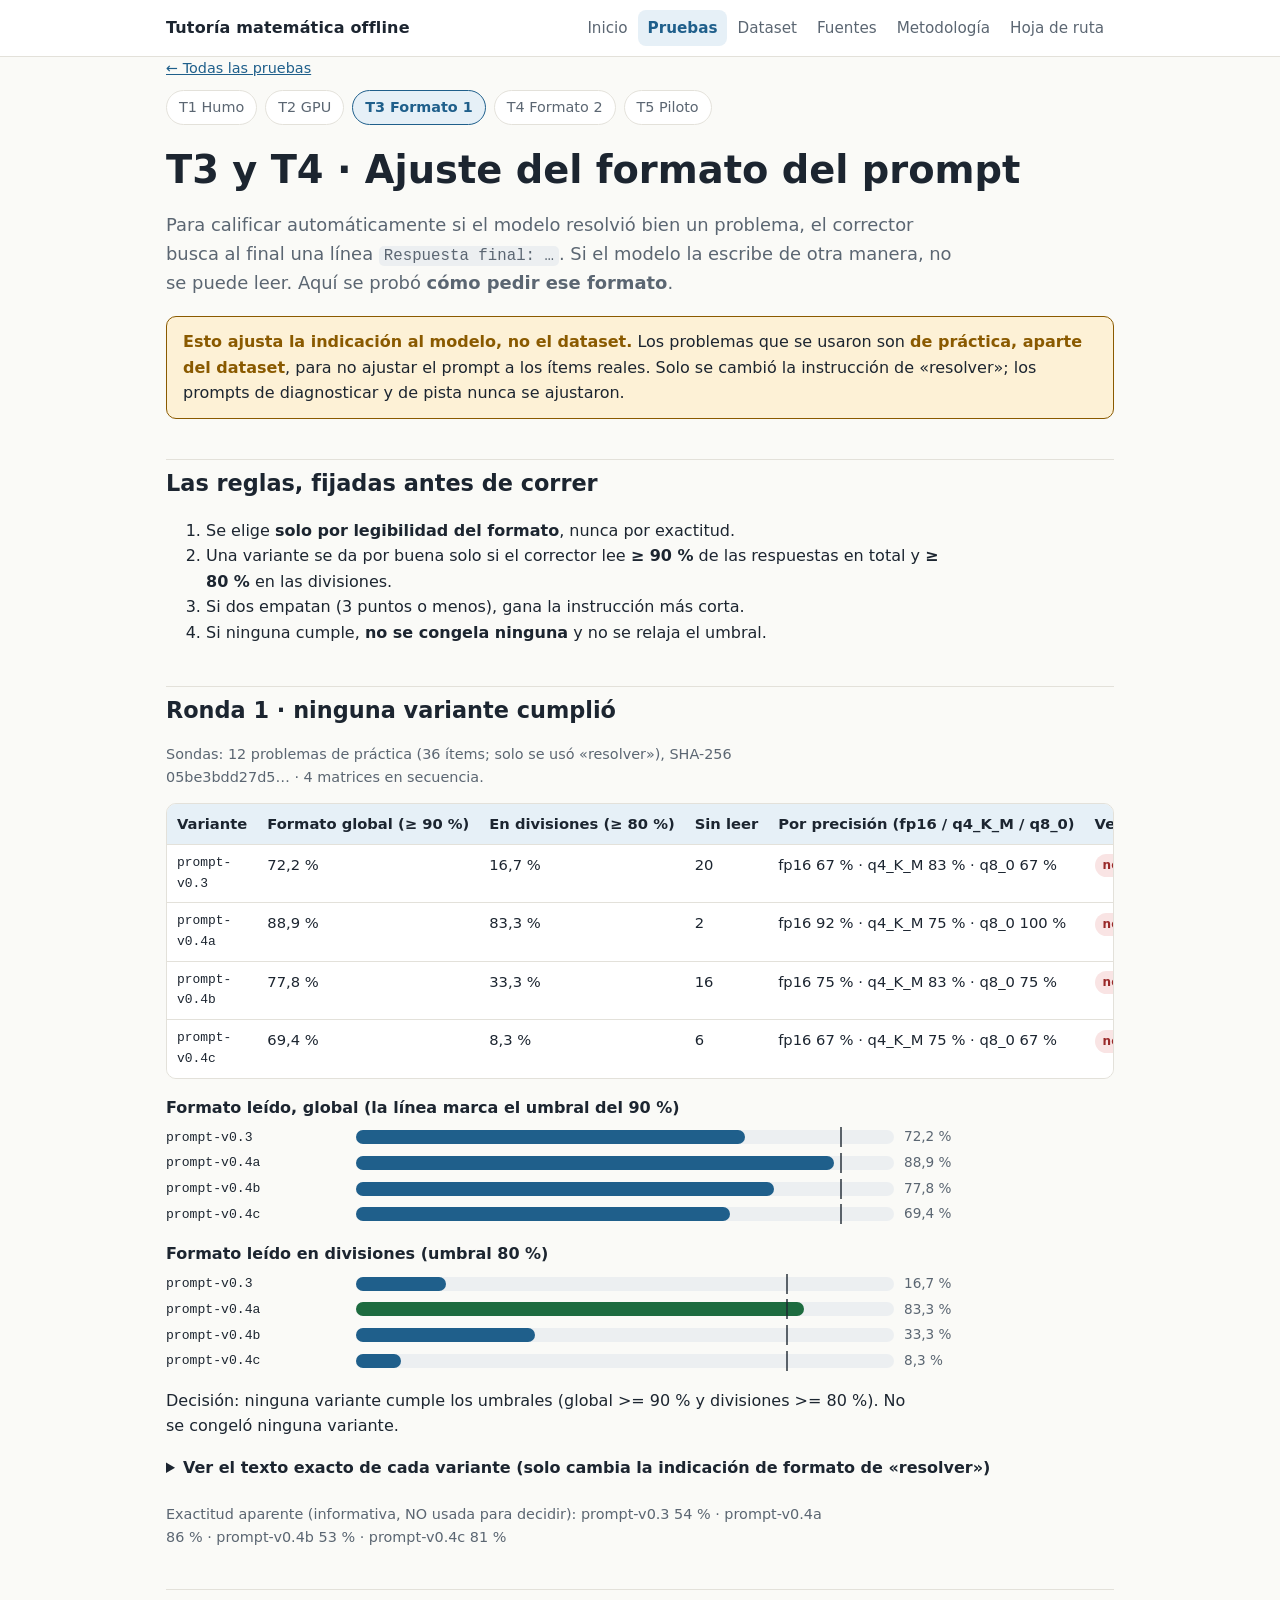
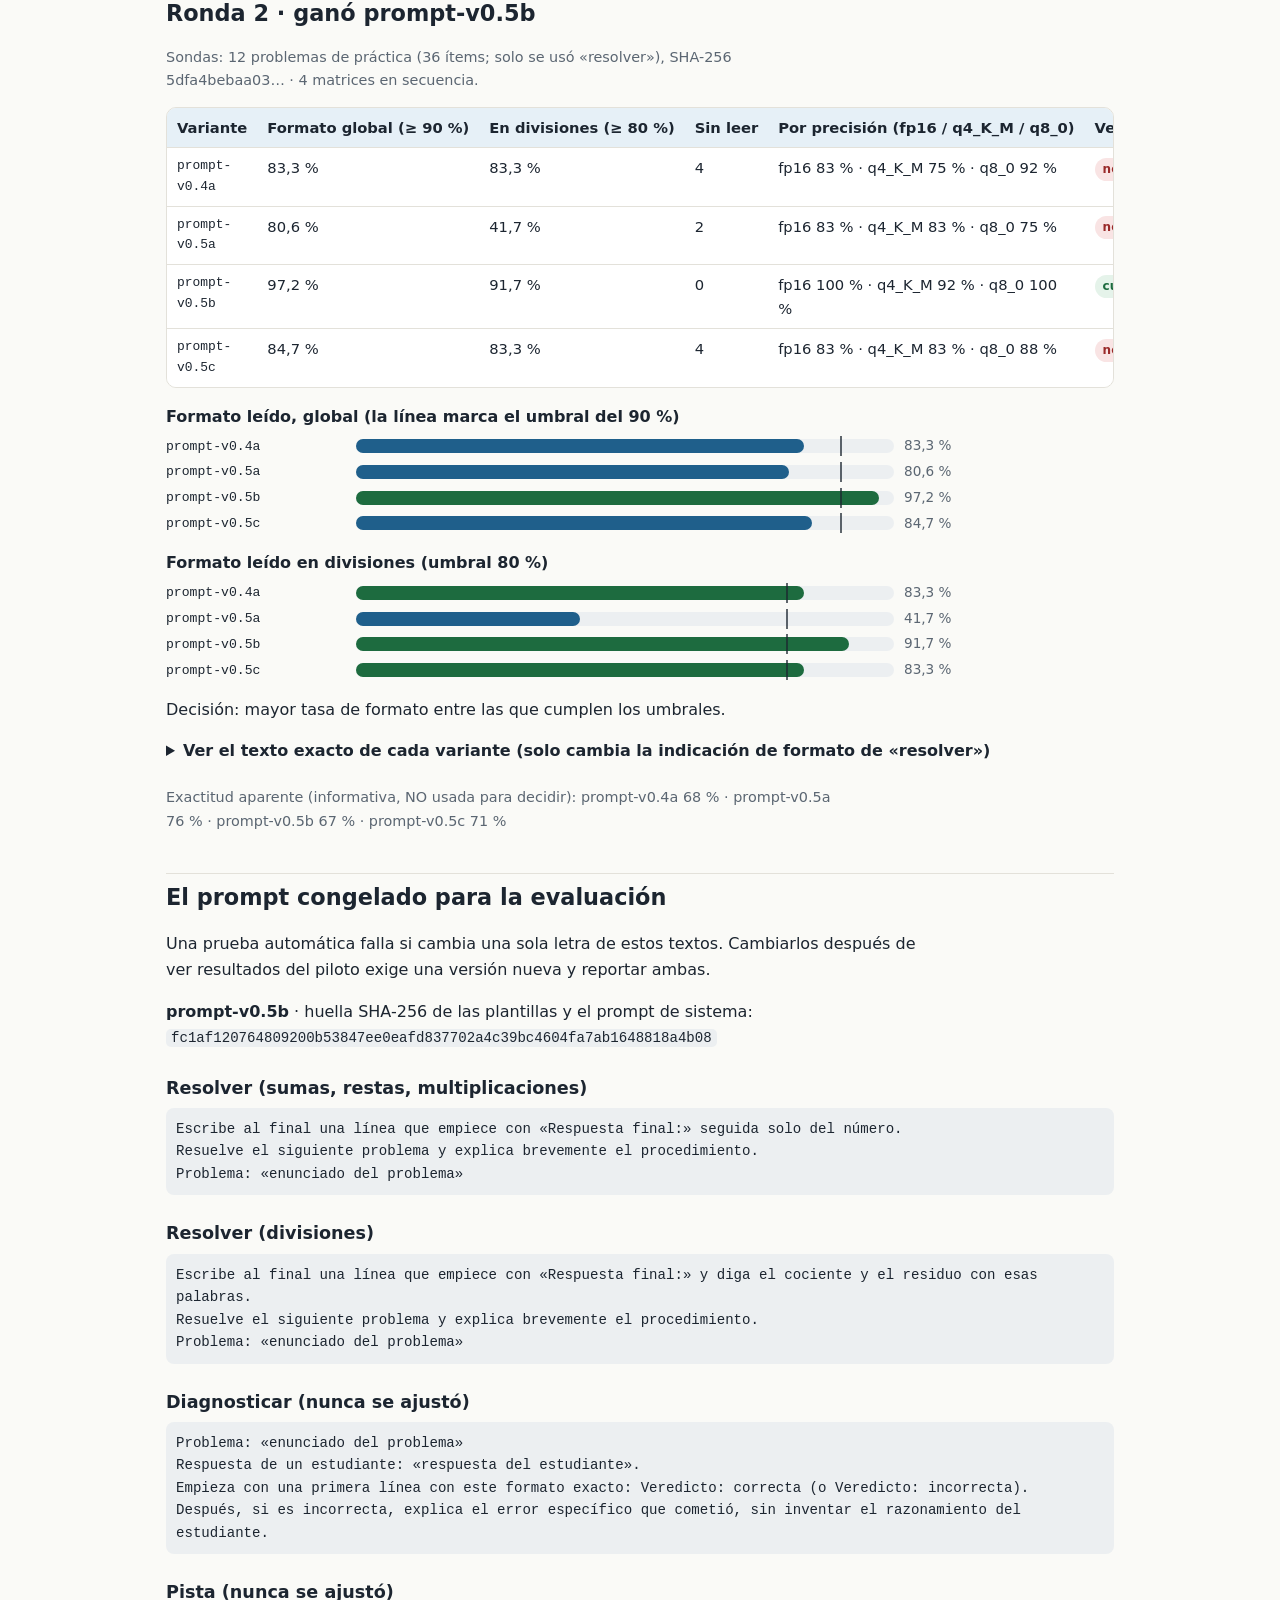
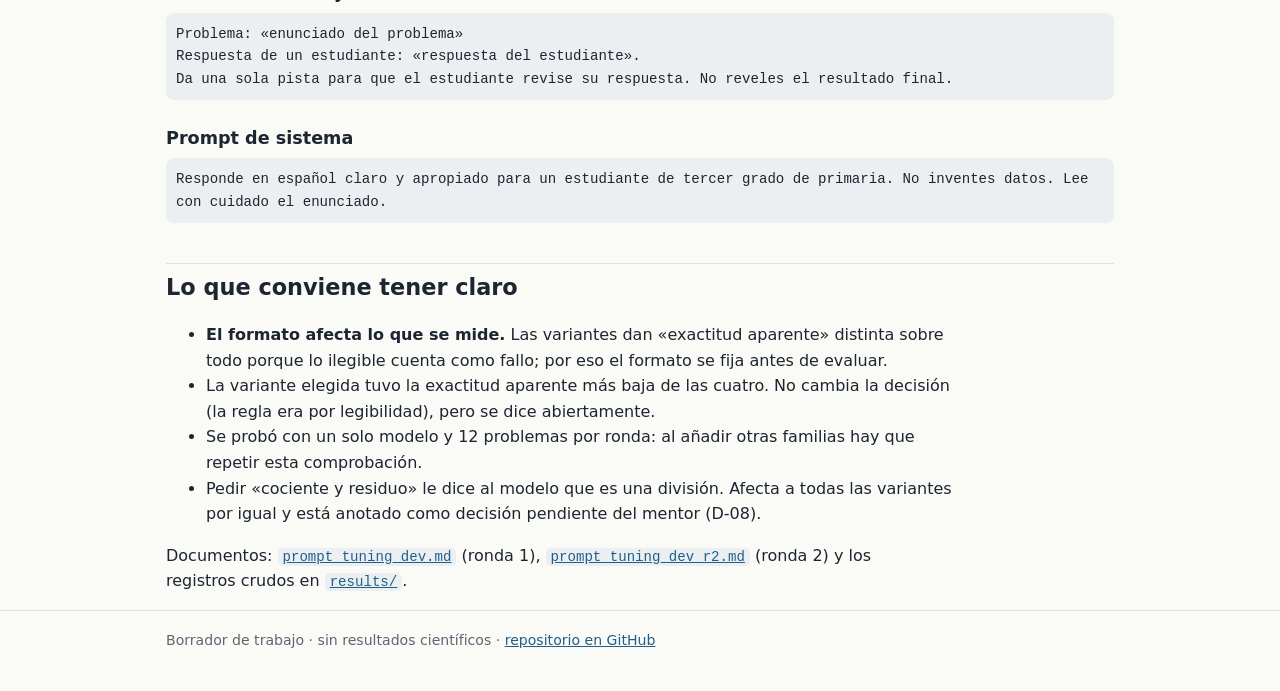
==== ajuste-formato.html @ 23f2fdc3 "Sitio web: catalogo de pruebas, piloto con revision humana, ajuste de formato y GPU - pruebas.html: " ====
<!doctype html>
<html lang="es">
<head>
<meta charset="utf-8">
<meta name="viewport" content="width=device-width, initial-scale=1">
<meta name="color-scheme" content="light dark">
<title>Ajuste del formato · Tutoría matemática offline</title>
<meta name="description" content="Dos rondas de ajuste de la indicación de formato del prompt, con criterios fijados antes de correr, y el prompt final congelado.">
<link rel="stylesheet" href="assets/style.css">
<link rel="stylesheet" href="assets/tests.css">
</head>
<body>
<header class="site"><div class="wrap">
  <a class="brand" href="index.html">Tutoría matemática offline</a>
  <nav aria-label="Principal"><a href="index.html">Inicio</a><a href="pruebas.html">Pruebas</a><a href="dataset.html">Dataset</a><a href="fuentes.html">Fuentes</a><a href="metodologia.html">Metodología</a><a href="hoja-de-ruta.html">Hoja de ruta</a></nav>
</div></header>

<main class="wrap">
  <p class="crumb"><a href="pruebas.html">← Todas las pruebas</a></p>
  <div class="subnav" aria-label="Pruebas">
    <a href="resultados.html">T1 Humo</a><a href="capacidad-gpu.html">T2 GPU</a><a href="#ronda-1" aria-current="page">T3 Formato 1</a><a href="#ronda-2">T4 Formato 2</a><a href="piloto.html">T5 Piloto</a>
  </div>
  <h1>T3 y T4 · Ajuste del formato del prompt</h1>
  <p class="lead">Para calificar automáticamente si el modelo resolvió bien un problema, el corrector busca al final una línea <code>Respuesta final: …</code>. Si el modelo la escribe de otra manera, no se puede leer. Aquí se probó <strong>cómo pedir ese formato</strong>.</p>

  <div class="banner"><strong>Esto ajusta la indicación al modelo, no el dataset.</strong> Los problemas que se usaron son <strong>de práctica, aparte del dataset</strong>, para no ajustar el prompt a los ítems reales. Solo se cambió la instrucción de «resolver»; los prompts de diagnosticar y de pista nunca se ajustaron.</div>

  <h2>Las reglas, fijadas antes de correr</h2>
  <ol>
    <li>Se elige <strong>solo por legibilidad del formato</strong>, nunca por exactitud.</li>
    <li>Una variante se da por buena solo si el corrector lee <strong>≥ 90 %</strong> de las respuestas en total y <strong>≥ 80 %</strong> en las divisiones.</li>
    <li>Si dos empatan (3 puntos o menos), gana la instrucción más corta.</li>
    <li>Si ninguna cumple, <strong>no se congela ninguna</strong> y no se relaja el umbral.</li>
  </ol>

  <div id="format-rounds"></div>

  <h2 id="congelado">El prompt congelado para la evaluación</h2>
  <p>Una prueba automática falla si cambia una sola letra de estos textos. Cambiarlos después de ver resultados del piloto exige una versión nueva y reportar ambas.</p>
  <div id="frozen-box"></div>

  <h2>Lo que conviene tener claro</h2>
  <ul>
    <li><strong>El formato afecta lo que se mide.</strong> Las variantes dan «exactitud aparente» distinta sobre todo porque lo ilegible cuenta como fallo; por eso el formato se fija antes de evaluar.</li>
    <li>La variante elegida tuvo la exactitud aparente más baja de las cuatro. No cambia la decisión (la regla era por legibilidad), pero se dice abiertamente.</li>
    <li>Se probó con un solo modelo y 12 problemas por ronda: al añadir otras familias hay que repetir esta comprobación.</li>
    <li>Pedir «cociente y residuo» le dice al modelo que es una división. Afecta a todas las variantes por igual y está anotado como decisión pendiente del mentor (D-08).</li>
  </ul>
  <p>Documentos: <a href="https://github.com/Carlos09Or/Math_Project_LLM/blob/main/docs/prompt_tuning_dev.md"><code>prompt_tuning_dev.md</code></a> (ronda 1), <a href="https://github.com/Carlos09Or/Math_Project_LLM/blob/main/docs/prompt_tuning_dev_r2.md"><code>prompt_tuning_dev_r2.md</code></a> (ronda 2) y los registros crudos en <a href="https://github.com/Carlos09Or/Math_Project_LLM/tree/main/results"><code>results/</code></a>.</p>
</main>

<footer class="site"><div class="wrap">Borrador de trabajo · sin resultados científicos · <a href="https://github.com/Carlos09Or/Math_Project_LLM">repositorio en GitHub</a></div></footer>
<script src="assets/data/project_tests.js"></script>
<script src="assets/app.js"></script>
<script src="assets/tests.js"></script>
</body>
</html>
---- assets/style.css ----
:root {
  --bg: #fafaf7; --surface: #ffffff; --ink: #1c2530; --muted: #5b6672; --line: #e3e1da;
  --accent: #1f5f8b; --accent-soft: #e6f0f7;
  --ok: #1d6b3f; --ok-bg: #e5f3ea; --warn: #8a5a00; --warn-bg: #fdf1d6; --bad: #9a2a2a; --bad-bg: #f9e4e4;
  --info: #3a4a8a; --info-bg: #e8ebf8; --pend: #5b6672; --pend-bg: #eceff1;
  --radius: 10px; --max: 980px;
}
@media (prefers-color-scheme: dark) {
  :root:not([data-theme="light"]) {
    --bg: #14181d; --surface: #1b2026; --ink: #e7eaee; --muted: #a2acb7; --line: #2c333b;
    --accent: #7db7e0; --accent-soft: #1d2c38;
    --ok: #7fd0a1; --ok-bg: #1b2e24; --warn: #e8c36a; --warn-bg: #33291a; --bad: #f09a9a; --bad-bg: #351e1e;
    --info: #a5b2f0; --info-bg: #222842; --pend: #a2acb7; --pend-bg: #242a31;
  }
}
* { box-sizing: border-box; }
html { scroll-behavior: smooth; }
body { margin: 0; background: var(--bg); color: var(--ink); line-height: 1.6;
  font-family: system-ui, -apple-system, "Segoe UI", Roboto, "Helvetica Neue", Arial, sans-serif; }
a { color: var(--accent); }
.wrap { max-width: var(--max); margin: 0 auto; padding: 0 16px; }
header.site { border-bottom: 1px solid var(--line); background: var(--surface); position: sticky; top: 0; z-index: 5; }
header.site .wrap { display: flex; align-items: center; justify-content: space-between; gap: 12px; flex-wrap: wrap; padding-top: 10px; padding-bottom: 10px; }
.brand { font-weight: 700; text-decoration: none; color: var(--ink); letter-spacing: .01em; }
nav a { display: inline-block; padding: 6px 10px; border-radius: 8px; text-decoration: none; color: var(--muted); font-size: .95rem; }
nav a:hover { background: var(--accent-soft); color: var(--accent); }
nav a[aria-current="page"] { background: var(--accent-soft); color: var(--accent); font-weight: 600; }
main { padding: 28px 0 56px; }
h1 { font-size: clamp(1.7rem, 4vw, 2.4rem); line-height: 1.2; margin: 0 0 8px; }
h2 { font-size: 1.4rem; margin: 40px 0 10px; padding-top: 6px; border-top: 1px solid var(--line); }
h3 { font-size: 1.1rem; margin: 24px 0 6px; }
p, li { max-width: 74ch; }
.lead { font-size: 1.12rem; color: var(--muted); max-width: 70ch; }
.banner { border: 1px solid var(--warn); background: var(--warn-bg); color: var(--ink); border-radius: var(--radius); padding: 12px 16px; margin: 18px 0; }
.banner strong { color: var(--warn); }
.callout { border-left: 4px solid var(--accent); background: var(--accent-soft); padding: 10px 14px; border-radius: 0 var(--radius) var(--radius) 0; margin: 14px 0; }
.callout.warn { border-color: var(--warn); background: var(--warn-bg); }
.grid { display: grid; gap: 14px; grid-template-columns: repeat(auto-fit, minmax(210px, 1fr)); margin: 16px 0; }
.card { background: var(--surface); border: 1px solid var(--line); border-radius: var(--radius); padding: 14px 16px; }
.card h3 { margin: 0 0 4px; font-size: 1rem; }
.stat { font-size: 2rem; font-weight: 700; line-height: 1.1; color: var(--accent); }
.stat-label { color: var(--muted); font-size: .9rem; }
.badge { display: inline-block; font-size: .75rem; font-weight: 600; padding: 2px 8px; border-radius: 999px; white-space: nowrap; vertical-align: middle; }
.b-ok { color: var(--ok); background: var(--ok-bg); } .b-warn { color: var(--warn); background: var(--warn-bg); }
.b-bad { color: var(--bad); background: var(--bad-bg); } .b-info { color: var(--info); background: var(--info-bg); }
.b-pend { color: var(--pend); background: var(--pend-bg); }
.table-wrap { overflow-x: auto; margin: 12px 0; border: 1px solid var(--line); border-radius: var(--radius); background: var(--surface); }
table { border-collapse: collapse; width: 100%; font-size: .92rem; }
th, td { text-align: left; padding: 8px 10px; border-bottom: 1px solid var(--line); vertical-align: top; }
th { background: var(--accent-soft); font-weight: 600; white-space: nowrap; }
tr:last-child td { border-bottom: 0; }
code, .mono { font-family: ui-monospace, "Cascadia Mono", Consolas, monospace; font-size: .88em; }
code { background: var(--pend-bg); padding: 1px 5px; border-radius: 5px; }
.timeline { list-style: none; padding: 0; margin: 14px 0; border-left: 3px solid var(--line); }
.timeline li { position: relative; padding: 4px 0 14px 18px; max-width: none; }
.timeline li::before { content: ""; position: absolute; left: -9px; top: 9px; width: 15px; height: 15px; border-radius: 50%; background: var(--pend-bg); border: 3px solid var(--line); }
.timeline li.done::before { background: var(--ok); border-color: var(--ok-bg); }
.timeline li.doing::before { background: var(--warn); border-color: var(--warn-bg); }
.timeline strong { margin-right: 6px; }
.filters { display: flex; gap: 10px; flex-wrap: wrap; align-items: end; margin: 12px 0; }
.filters label { display: flex; flex-direction: column; font-size: .82rem; color: var(--muted); gap: 3px; }
select, input[type="search"] { font: inherit; padding: 6px 8px; border: 1px solid var(--line); border-radius: 8px; background: var(--surface); color: var(--ink); }
.item { background: var(--surface); border: 1px solid var(--line); border-radius: var(--radius); padding: 12px 14px; margin: 10px 0; }
.item .meta { display: flex; gap: 6px; flex-wrap: wrap; margin-bottom: 6px; align-items: center; }
.item p { margin: 4px 0; }
.item dl { display: grid; grid-template-columns: max-content 1fr; gap: 2px 12px; margin: 8px 0 0; font-size: .92rem; }
.item dt { color: var(--muted); } .item dd { margin: 0; }
pre.resp { white-space: pre-wrap; word-break: break-word; background: var(--pend-bg); border-radius: 8px; padding: 10px; margin: 6px 0; font-size: .88rem; max-width: 100%; }
details { margin: 6px 0; } summary { cursor: pointer; }
.heat { display: grid; gap: 3px; margin: 10px 0; font-size: .8rem; }
.heat .cell { padding: 4px 6px; border-radius: 5px; text-align: center; }
.heat .same { background: var(--ok-bg); color: var(--ok); } .heat .diff { background: var(--bad-bg); color: var(--bad); }
.heat .head { color: var(--muted); font-weight: 600; text-align: center; }
.count { color: var(--muted); font-size: .9rem; }
footer.site { border-top: 1px solid var(--line); padding: 18px 0 40px; color: var(--muted); font-size: .88rem; }
@media (max-width: 560px) { .item dl { grid-template-columns: 1fr; } th { white-space: normal; } }
---- assets/tests.css ----
/* Estilos de las páginas de pruebas (se añaden a style.css) */
:root {
  --m-q4: #c2540a; --m-q8: #1f6fa8; --m-fp16: #2f8f5b;
  --st-done: var(--ok); --st-warn: var(--warn); --st-fail: var(--bad);
}
@media (prefers-color-scheme: dark) {
  :root:not([data-theme="light"]) { --m-q4: #f0954f; --m-q8: #6db3e8; --m-fp16: #6fd09b; }
}
.crumb { font-size: .9rem; margin: 0 0 6px; }
.subnav { display: flex; gap: 8px; flex-wrap: wrap; margin: 10px 0 22px; }
.subnav a { text-decoration: none; padding: 5px 12px; border: 1px solid var(--line); border-radius: 999px; background: var(--surface); color: var(--muted); font-size: .9rem; }
.subnav a:hover { border-color: var(--accent); color: var(--accent); }
.subnav a[aria-current="page"] { background: var(--accent-soft); border-color: var(--accent); color: var(--accent); font-weight: 600; }

/* Tarjetas de pruebas */
.tests { display: grid; gap: 16px; margin: 18px 0; }
.test { background: var(--surface); border: 1px solid var(--line); border-left: 6px solid var(--st-done); border-radius: var(--radius); padding: 16px 18px; }
.test.warn { border-left-color: var(--st-warn); } .test.fail { border-left-color: var(--st-fail); } .test.info { border-left-color: var(--accent); }
.test h3 { margin: 4px 0 2px; font-size: 1.15rem; }
.t-head { display: flex; gap: 8px; align-items: center; flex-wrap: wrap; color: var(--muted); font-size: .85rem; }
.t-id { font-weight: 700; color: var(--accent); letter-spacing: .04em; }
.test dl { display: grid; grid-template-columns: max-content 1fr; gap: 6px 14px; margin: 10px 0; font-size: .95rem; }
.test dt { color: var(--muted); font-weight: 600; } .test dd { margin: 0; max-width: 70ch; }
.test .result { background: var(--accent-soft); border-radius: 8px; padding: 8px 12px; margin: 8px 0; }
.test ul.check { margin: 6px 0 0; padding-left: 20px; } .test ul.check li { margin: 2px 0; }
.test .links { display: flex; gap: 10px; flex-wrap: wrap; margin-top: 10px; }
.btn { display: inline-block; text-decoration: none; padding: 6px 14px; border-radius: 8px; border: 1px solid var(--accent); color: var(--accent); background: var(--surface); font-size: .92rem; }
.btn:hover { background: var(--accent-soft); } .btn.primary { background: var(--accent); color: var(--surface); }
.legend { display: flex; gap: 14px; flex-wrap: wrap; font-size: .88rem; color: var(--muted); margin: 8px 0; }
.legend .sw { display: inline-block; width: 12px; height: 12px; border-radius: 3px; margin-right: 5px; vertical-align: -1px; }

/* Gráfico de intervalos */
.chart { width: 100%; height: auto; background: var(--surface); border: 1px solid var(--line); border-radius: var(--radius); }
.chart text { fill: var(--ink); font-family: inherit; }
.chart .g-title { font-size: 13px; font-weight: 700; } .chart .g-sub { font-size: 11px; fill: var(--muted); }
.chart .row-label { font-size: 12px; } .chart .val { font-size: 11px; fill: var(--muted); } .chart .axis { font-size: 10px; fill: var(--muted); }
.chart .grid { stroke: var(--line); stroke-width: 1; } .chart .ci { stroke-width: 3; stroke-linecap: round; }
.chart .m-q4_K_M { stroke: var(--m-q4); fill: var(--m-q4); } .chart .m-q8_0 { stroke: var(--m-q8); fill: var(--m-q8); } .chart .m-fp16 { stroke: var(--m-fp16); fill: var(--m-fp16); }
.chart .pt { stroke: var(--surface); stroke-width: 1.5; }
.key { display: inline-flex; align-items: center; gap: 6px; margin-right: 14px; font-size: .9rem; }
.key i { display: inline-block; width: 12px; height: 12px; }
.key .q4 { background: var(--m-q4); border-radius: 50%; } .key .q8 { background: var(--m-q8); } .key .fp { background: var(--m-fp16); transform: rotate(45deg) scale(.85); }

/* Barras */
.bars h3 { margin: 16px 0 6px; font-size: 1rem; }
.bar-row { display: grid; grid-template-columns: 180px 1fr 210px; gap: 10px; align-items: center; margin: 4px 0; font-size: .9rem; }
.bar-label { font-family: ui-monospace, Consolas, monospace; font-size: .82rem; overflow-wrap: anywhere; }
.bar-track { position: relative; height: 14px; background: var(--pend-bg); border-radius: 7px; }
.bar-fill { height: 100%; background: var(--accent); border-radius: 7px; min-width: 2px; } .bar-fill.ok { background: var(--ok); } .bar-fill.warn { background: var(--warn); }
.bar-mark { position: absolute; top: -3px; bottom: -3px; width: 2px; background: var(--ink); opacity: .7; }
.bar-val { color: var(--muted); font-size: .85rem; }
@media (max-width: 640px) { .bar-row { grid-template-columns: 1fr; gap: 2px; } .test dl { grid-template-columns: 1fr; } }

/* Revisión humana */
.rv-tools { background: var(--surface); border: 1px solid var(--line); border-radius: var(--radius); padding: 12px 14px; margin: 12px 0; }
.rv-tools .row { display: flex; gap: 10px; flex-wrap: wrap; align-items: center; margin-top: 8px; }
.rv-btns { display: flex; gap: 8px; flex-wrap: wrap; margin: 10px 0 6px; }
.rv-btn, .rv-more, .rv-act { font: inherit; font-size: .88rem; padding: 6px 12px; border: 1px solid var(--line); border-radius: 8px; background: var(--surface); color: var(--ink); cursor: pointer; }
.rv-btn:hover, .rv-more:hover, .rv-act:hover { border-color: var(--accent); }
.rv-btn.on-agree { background: var(--ok-bg); border-color: var(--ok); color: var(--ok); font-weight: 600; }
.rv-btn.on-disagree { background: var(--bad-bg); border-color: var(--bad); color: var(--bad); font-weight: 600; }
.rv-btn.on-doubt { background: var(--warn-bg); border-color: var(--warn); color: var(--warn); font-weight: 600; }
.rv-note { width: 100%; font: inherit; font-size: .9rem; padding: 6px 8px; border: 1px solid var(--line); border-radius: 8px; background: var(--surface); color: var(--ink); }
.rv-more { display: block; margin: 12px auto; }
.item .q { font-weight: 600; }
.round { margin-bottom: 30px; }
details > summary { font-weight: 600; margin: 8px 0; }
:focus-visible { outline: 3px solid var(--accent); outline-offset: 2px; }

/* Las huellas SHA-256 (64 caracteres sin espacios) no deben ensanchar la página en móvil */
code { overflow-wrap: anywhere; word-break: break-word; }
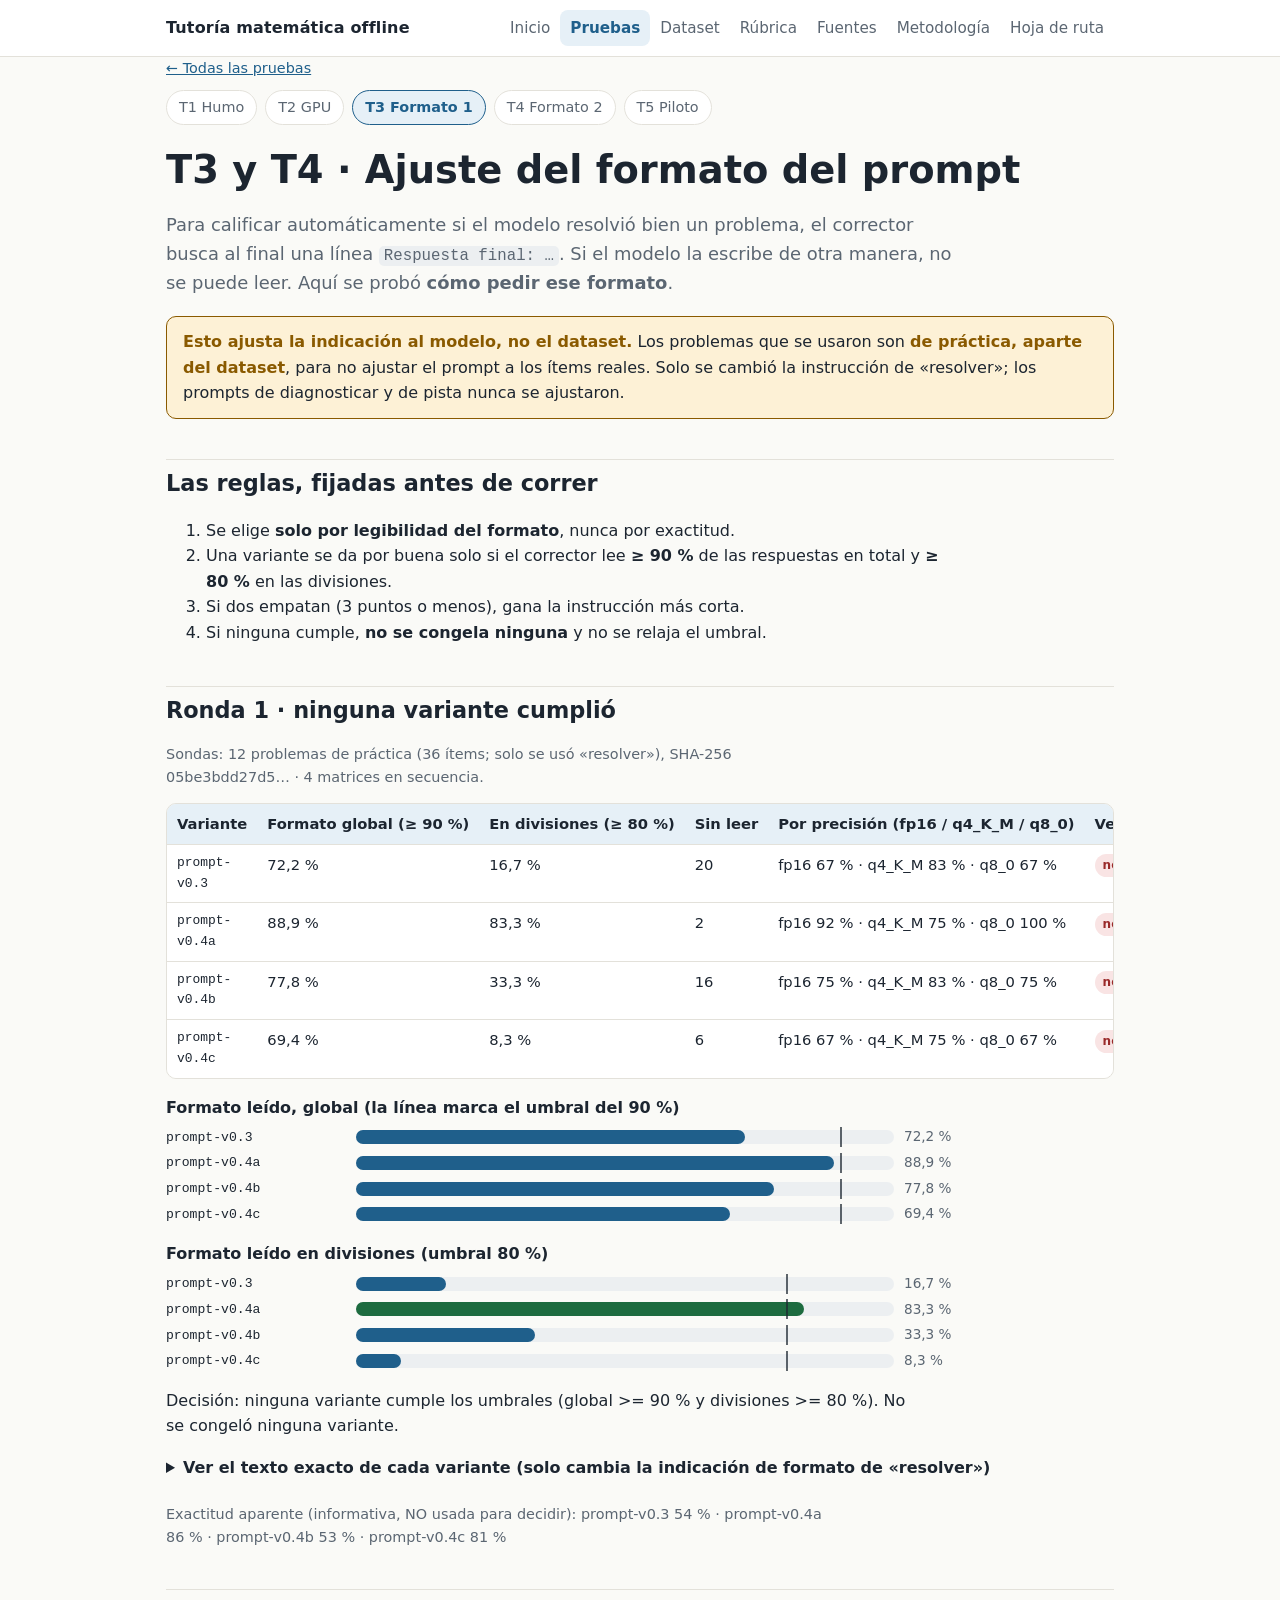
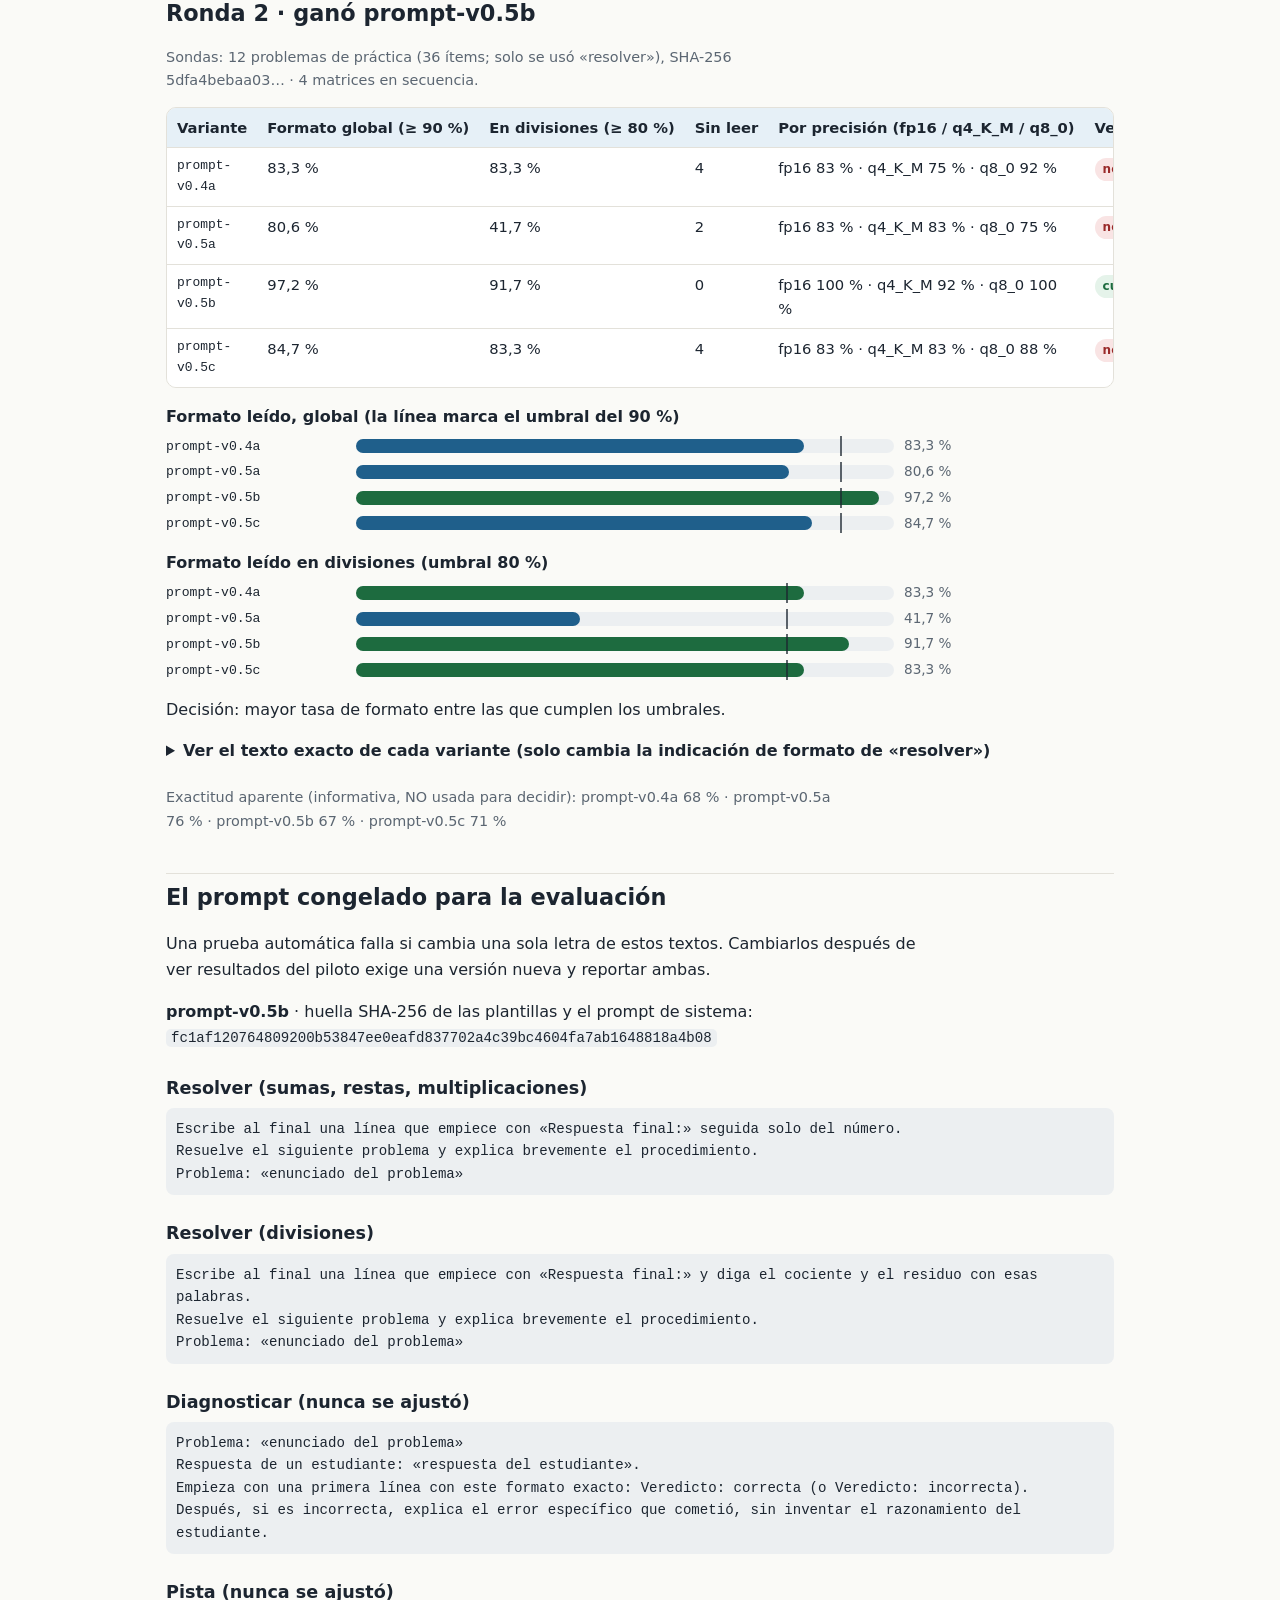
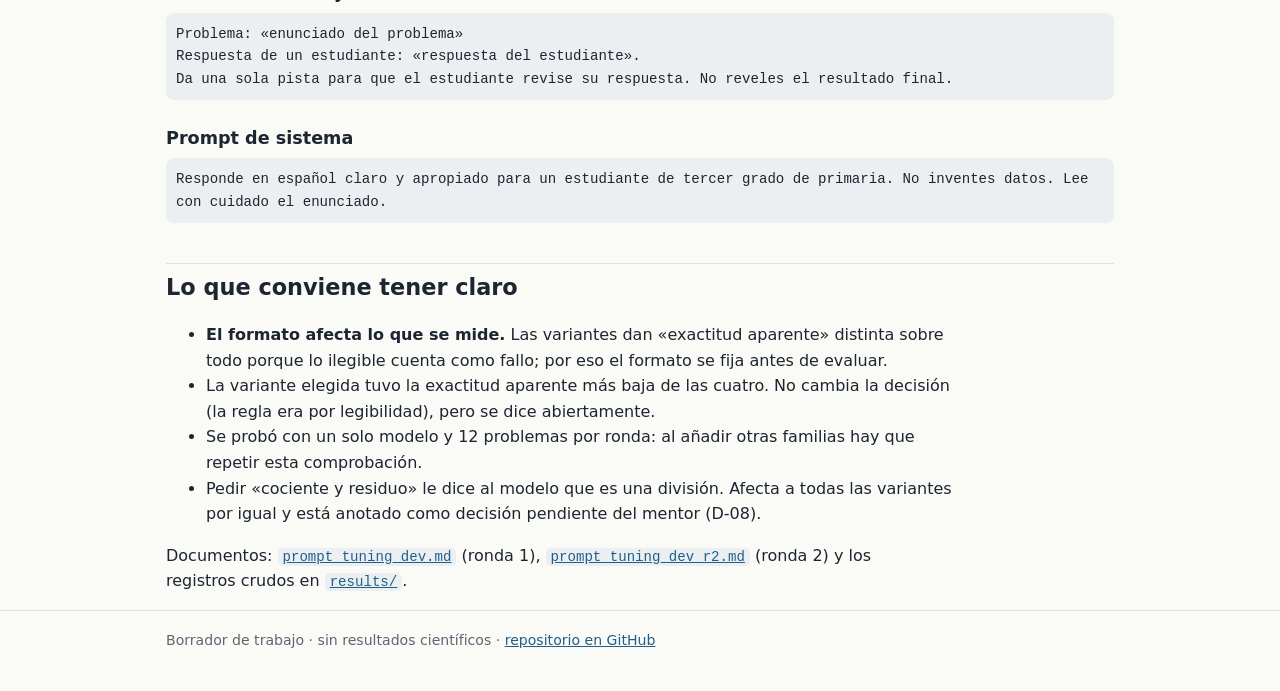
==== commit 5f2cc2b8: "Sitio web: pagina de la rubrica y menu actualizado rubrica.html se dibuja desde el mismo JSON (crite" ====
--- a/ajuste-formato.html
+++ b/ajuste-formato.html
@@ -12,7 +12,7 @@
 <body>
 <header class="site"><div class="wrap">
   <a class="brand" href="index.html">Tutoría matemática offline</a>
-  <nav aria-label="Principal"><a href="index.html">Inicio</a><a href="pruebas.html">Pruebas</a><a href="dataset.html">Dataset</a><a href="fuentes.html">Fuentes</a><a href="metodologia.html">Metodología</a><a href="hoja-de-ruta.html">Hoja de ruta</a></nav>
+  <nav aria-label="Principal"><a href="index.html">Inicio</a><a href="pruebas.html">Pruebas</a><a href="dataset.html">Dataset</a><a href="rubrica.html">Rúbrica</a><a href="fuentes.html">Fuentes</a><a href="metodologia.html">Metodología</a><a href="hoja-de-ruta.html">Hoja de ruta</a></nav>
 </div></header>
 
 <main class="wrap">
--- a/assets/tests.css
+++ b/assets/tests.css
@@ -69,3 +69,10 @@
 
 /* Las huellas SHA-256 (64 caracteres sin espacios) no deben ensanchar la página en móvil */
 code { overflow-wrap: anywhere; word-break: break-word; }
+
+/* Rúbrica: descriptores por nivel */
+.levels { display: grid; grid-template-columns: repeat(3, 1fr); gap: 10px; margin: 10px 0; }
+.lv { border: 1px solid var(--line); border-top: 4px solid var(--line); border-radius: 8px; padding: 8px 12px; background: var(--surface); }
+.lv p { margin: 4px 0 0; font-size: .92rem; }
+.lv.lv2 { border-top-color: var(--ok); } .lv.lv1 { border-top-color: var(--warn); } .lv.lv0 { border-top-color: var(--bad); }
+@media (max-width: 720px) { .levels { grid-template-columns: 1fr; } }
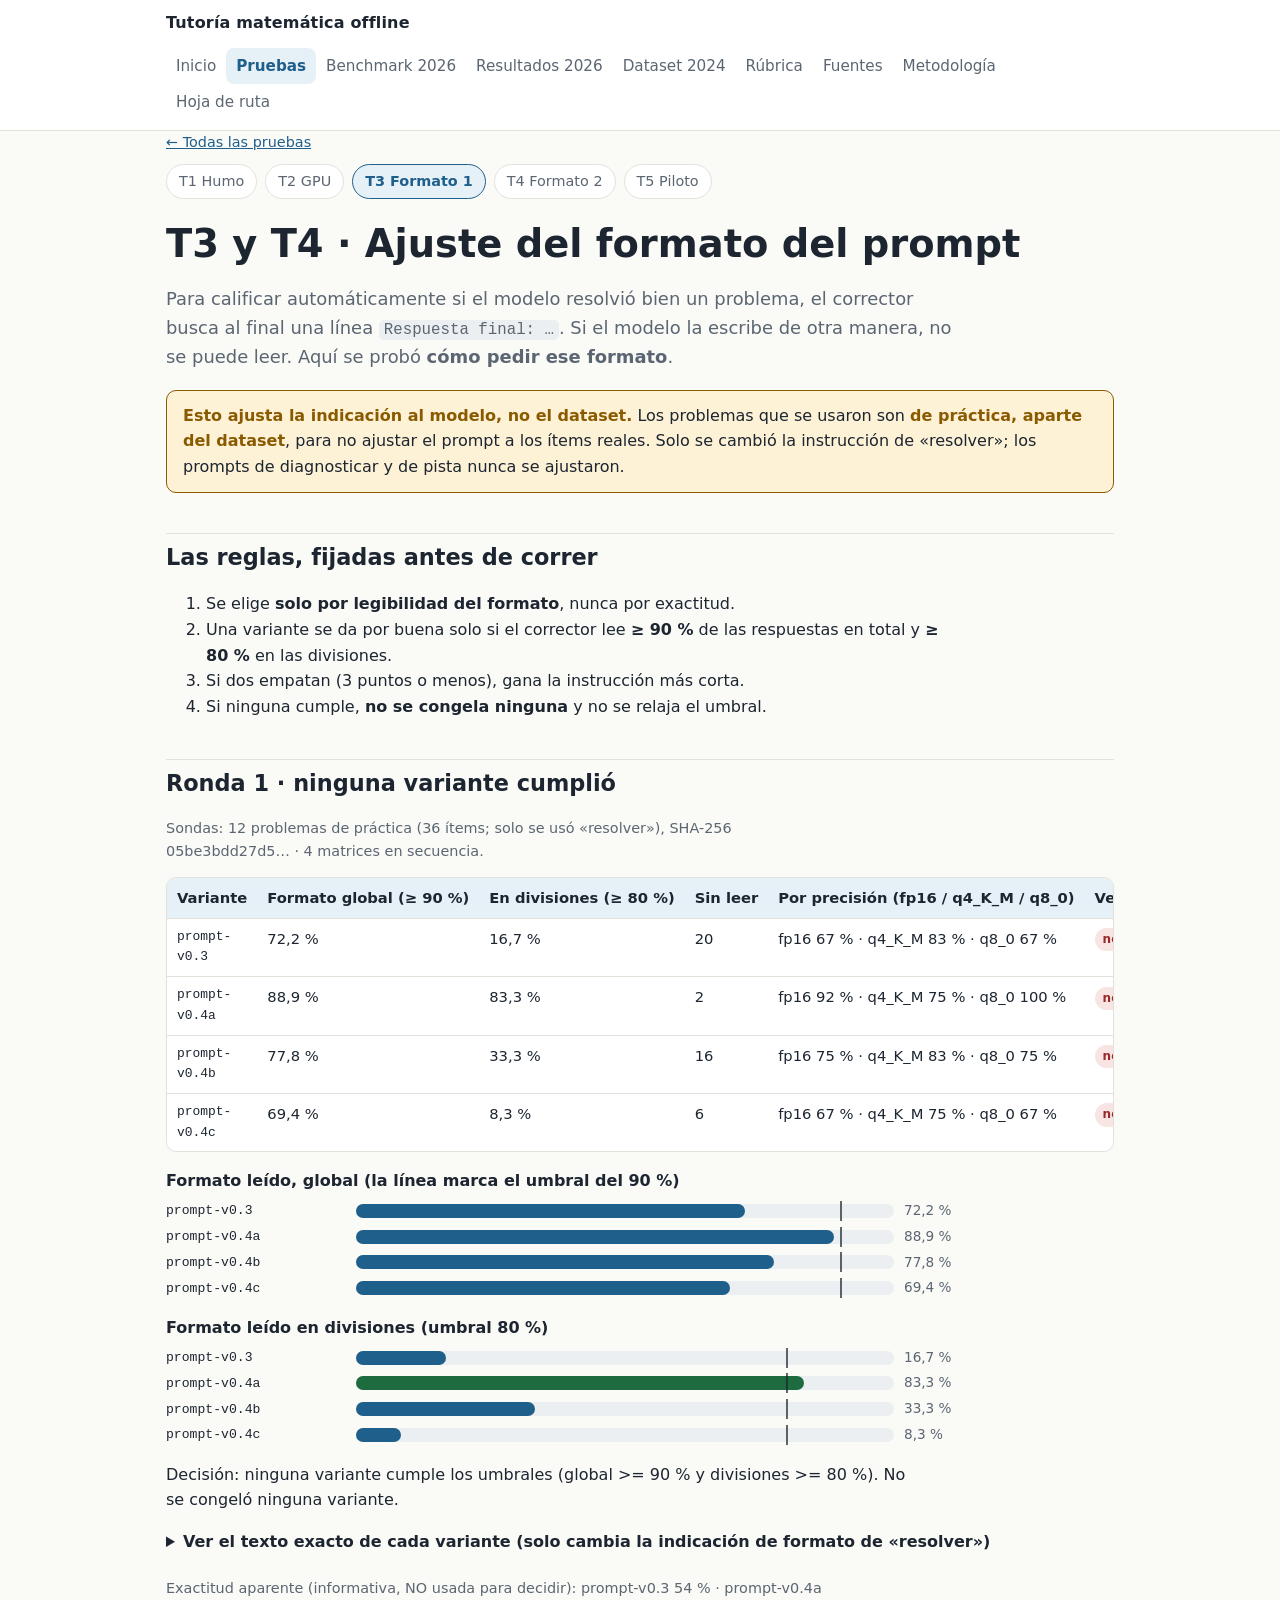
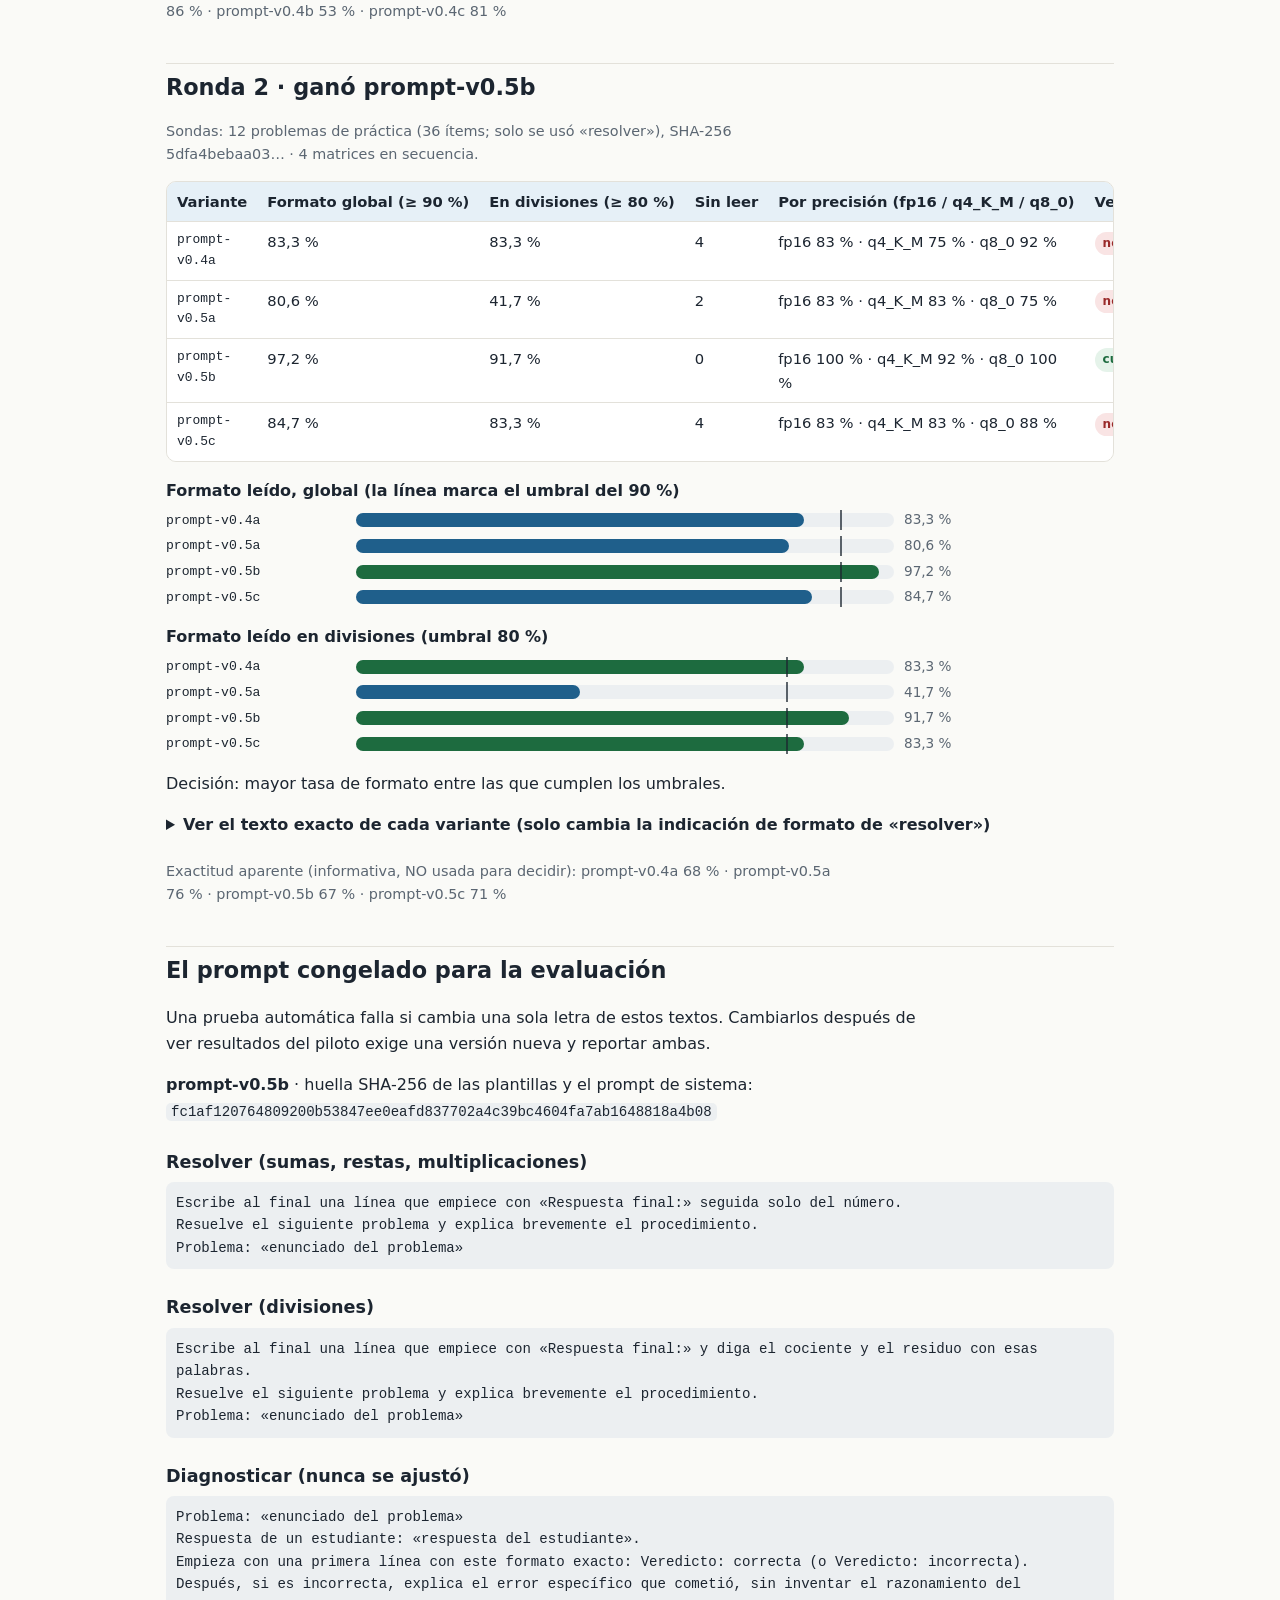
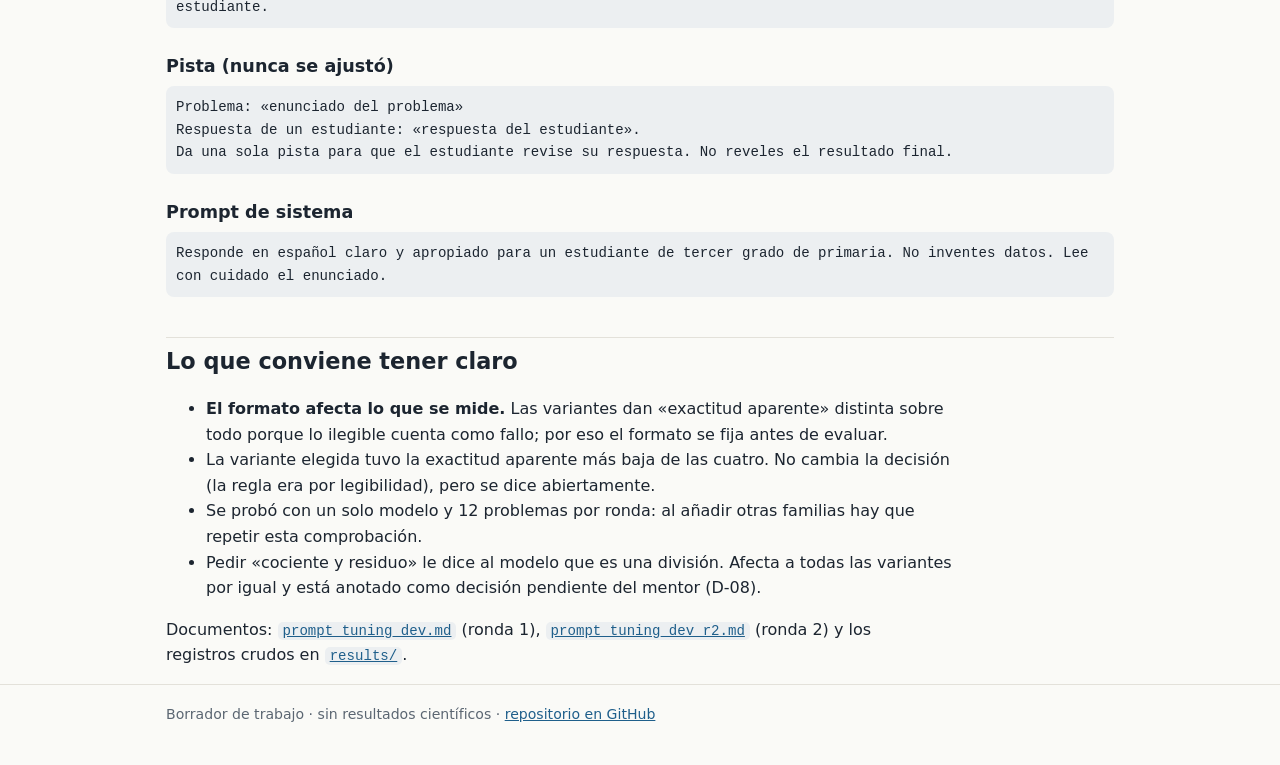
==== commit b0c99783: "Sitio web: paginas del benchmark 2026 y sus resultados (siete configuraciones), navegacion, portada " ====
--- a/ajuste-formato.html
+++ b/ajuste-formato.html
@@ -12,7 +12,7 @@
 <body>
 <header class="site"><div class="wrap">
   <a class="brand" href="index.html">Tutoría matemática offline</a>
-  <nav aria-label="Principal"><a href="index.html">Inicio</a><a href="pruebas.html">Pruebas</a><a href="dataset.html">Dataset</a><a href="rubrica.html">Rúbrica</a><a href="fuentes.html">Fuentes</a><a href="metodologia.html">Metodología</a><a href="hoja-de-ruta.html">Hoja de ruta</a></nav>
+  <nav aria-label="Principal"><a href="index.html">Inicio</a><a href="pruebas.html">Pruebas</a><a href="benchmark.html">Benchmark 2026</a><a href="resultados-2026.html">Resultados 2026</a><a href="dataset.html">Dataset 2024</a><a href="rubrica.html">Rúbrica</a><a href="fuentes.html">Fuentes</a><a href="metodologia.html">Metodología</a><a href="hoja-de-ruta.html">Hoja de ruta</a></nav>
 </div></header>
 
 <main class="wrap">
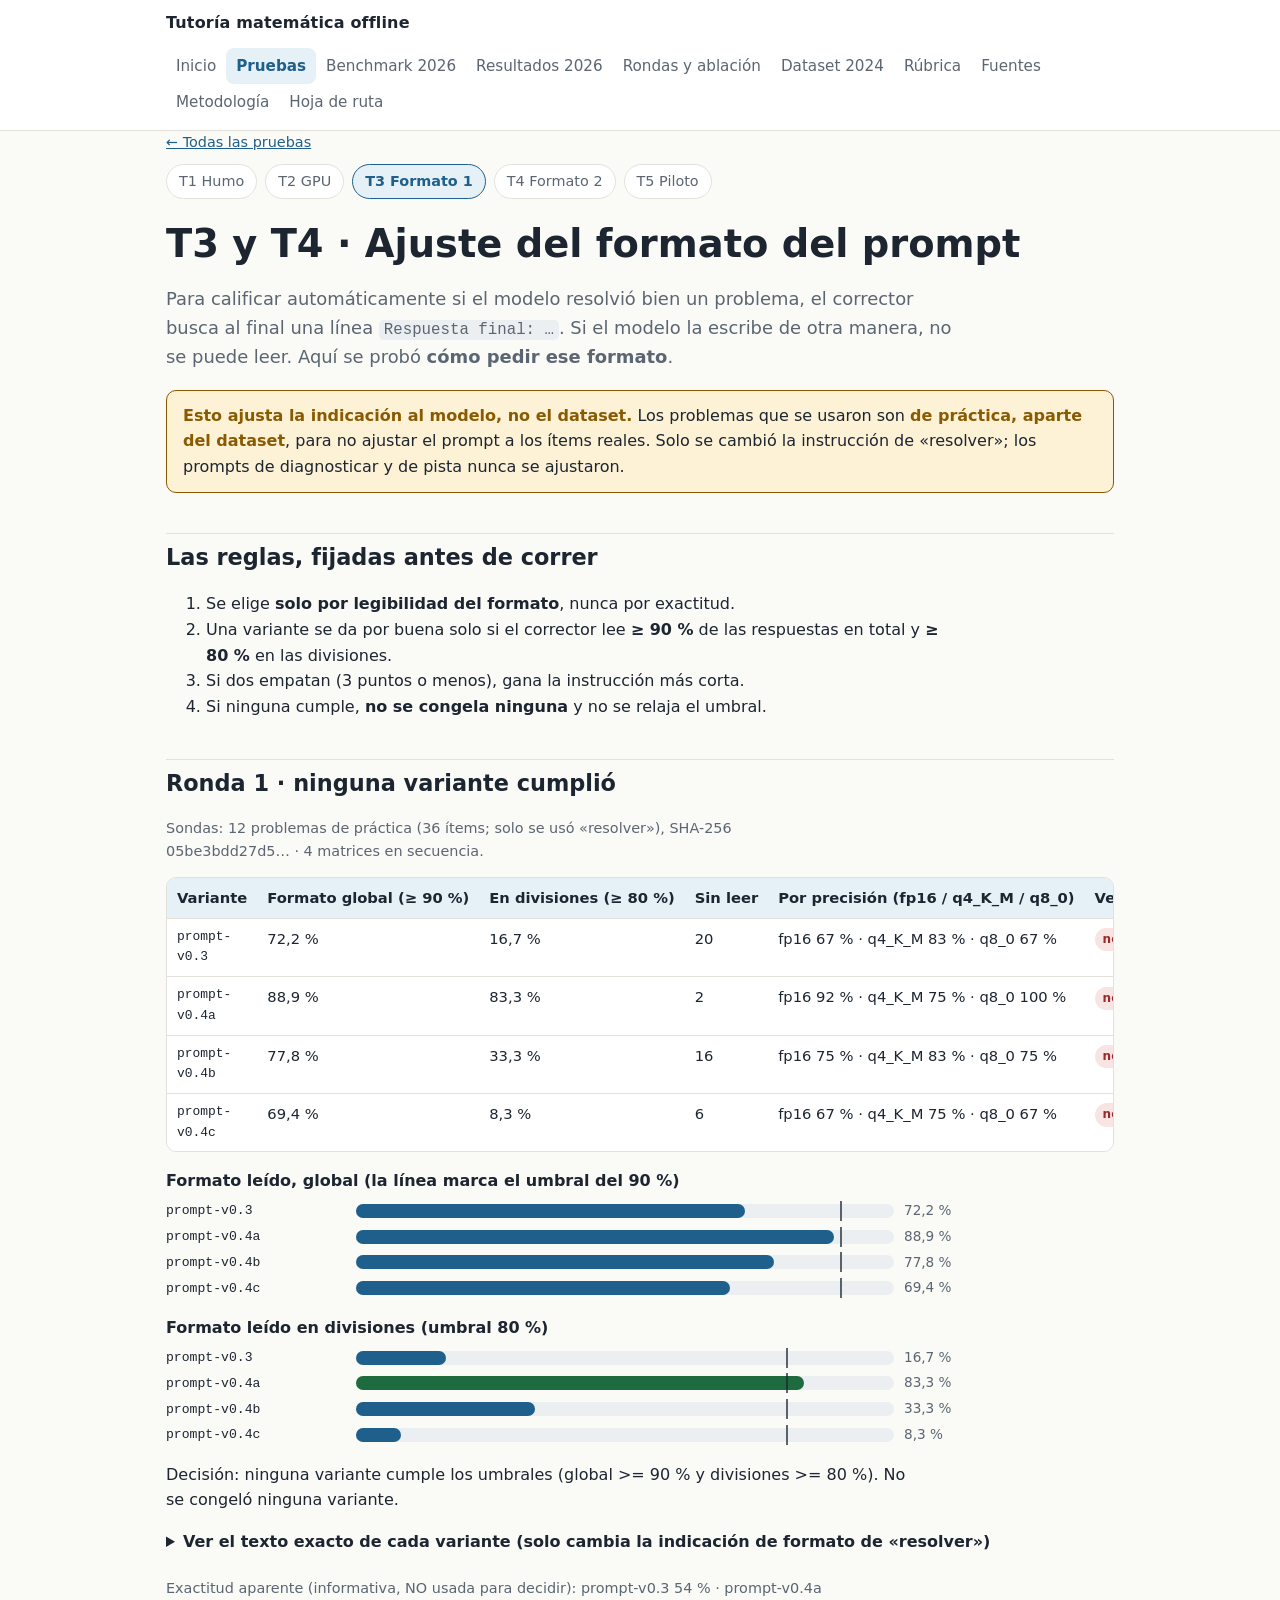
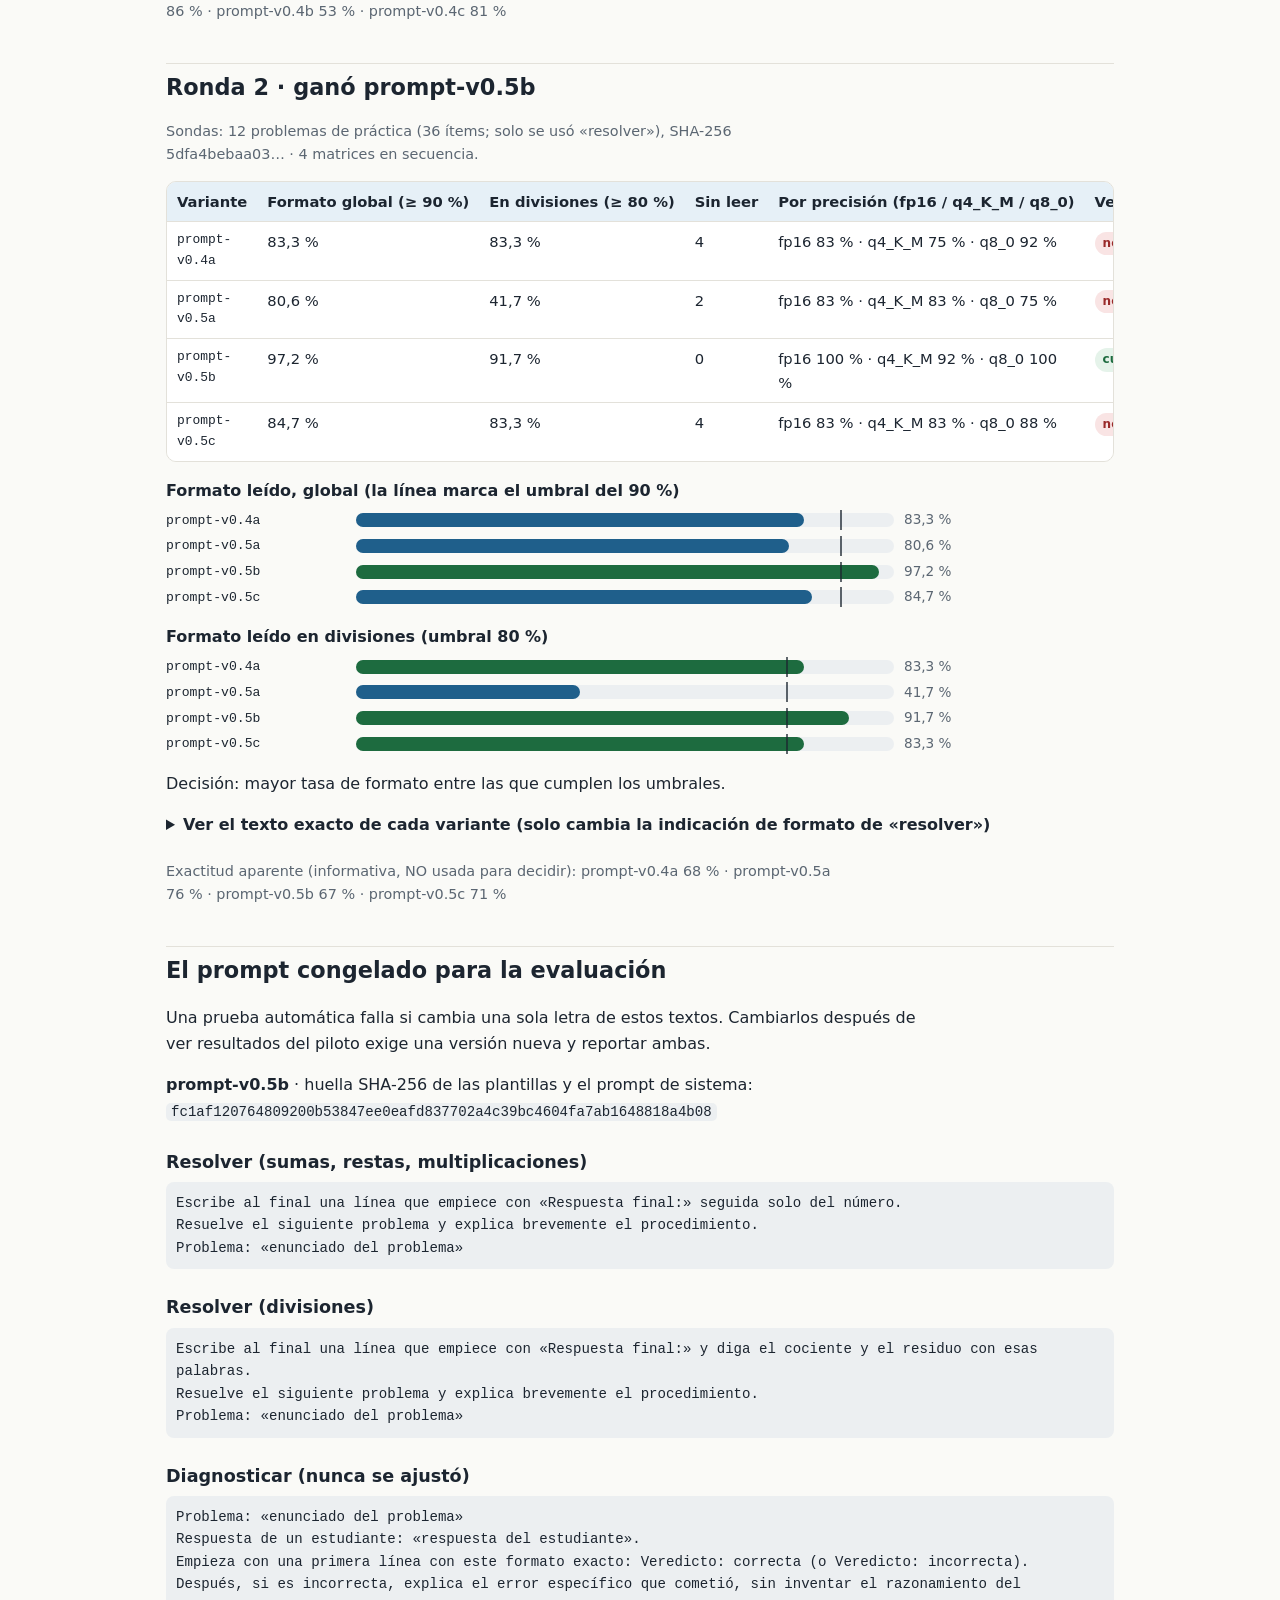
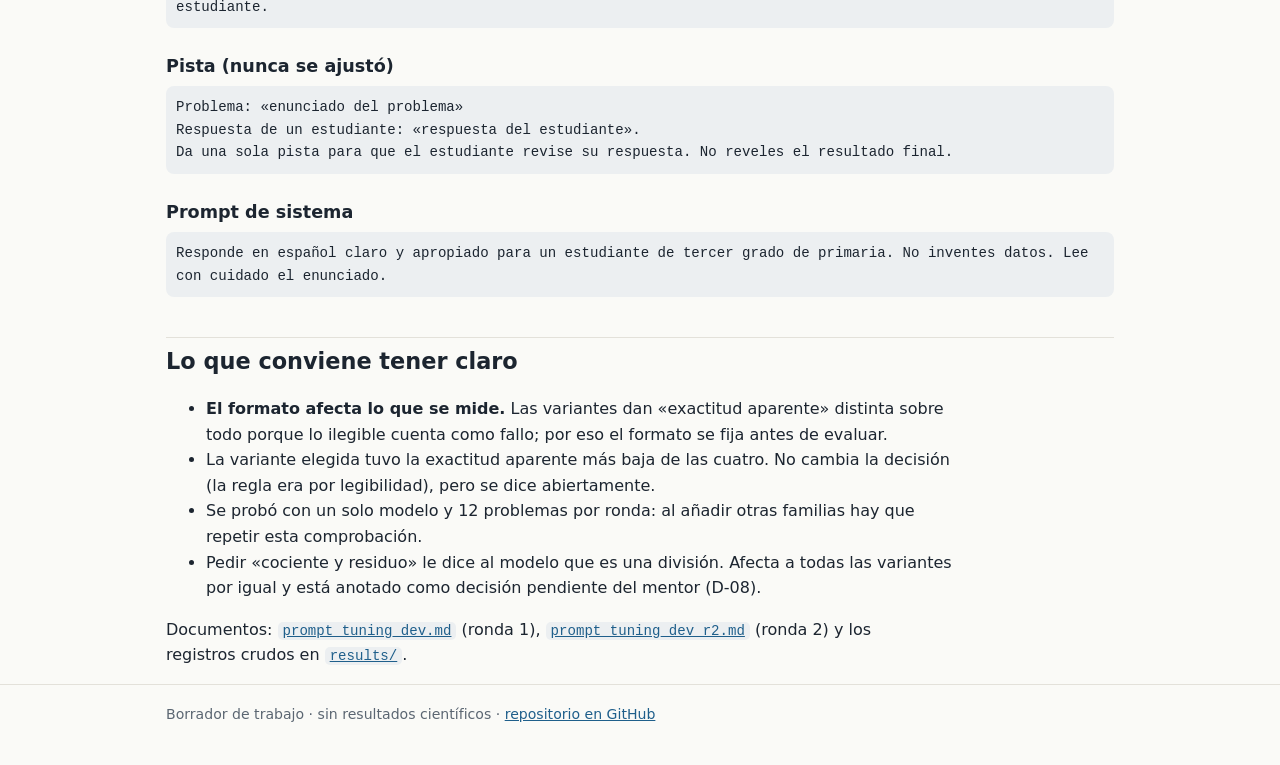
==== commit d14e4c31: "Sitio web: pagina de rondas y ablacion, navegacion, portada y enlaces actualizados" ====
--- a/ajuste-formato.html
+++ b/ajuste-formato.html
@@ -12,7 +12,7 @@
 <body>
 <header class="site"><div class="wrap">
   <a class="brand" href="index.html">Tutoría matemática offline</a>
-  <nav aria-label="Principal"><a href="index.html">Inicio</a><a href="pruebas.html">Pruebas</a><a href="benchmark.html">Benchmark 2026</a><a href="resultados-2026.html">Resultados 2026</a><a href="dataset.html">Dataset 2024</a><a href="rubrica.html">Rúbrica</a><a href="fuentes.html">Fuentes</a><a href="metodologia.html">Metodología</a><a href="hoja-de-ruta.html">Hoja de ruta</a></nav>
+  <nav aria-label="Principal"><a href="index.html">Inicio</a><a href="pruebas.html">Pruebas</a><a href="benchmark.html">Benchmark 2026</a><a href="resultados-2026.html">Resultados 2026</a><a href="rondas-2026.html">Rondas y ablación</a><a href="dataset.html">Dataset 2024</a><a href="rubrica.html">Rúbrica</a><a href="fuentes.html">Fuentes</a><a href="metodologia.html">Metodología</a><a href="hoja-de-ruta.html">Hoja de ruta</a></nav>
 </div></header>
 
 <main class="wrap">
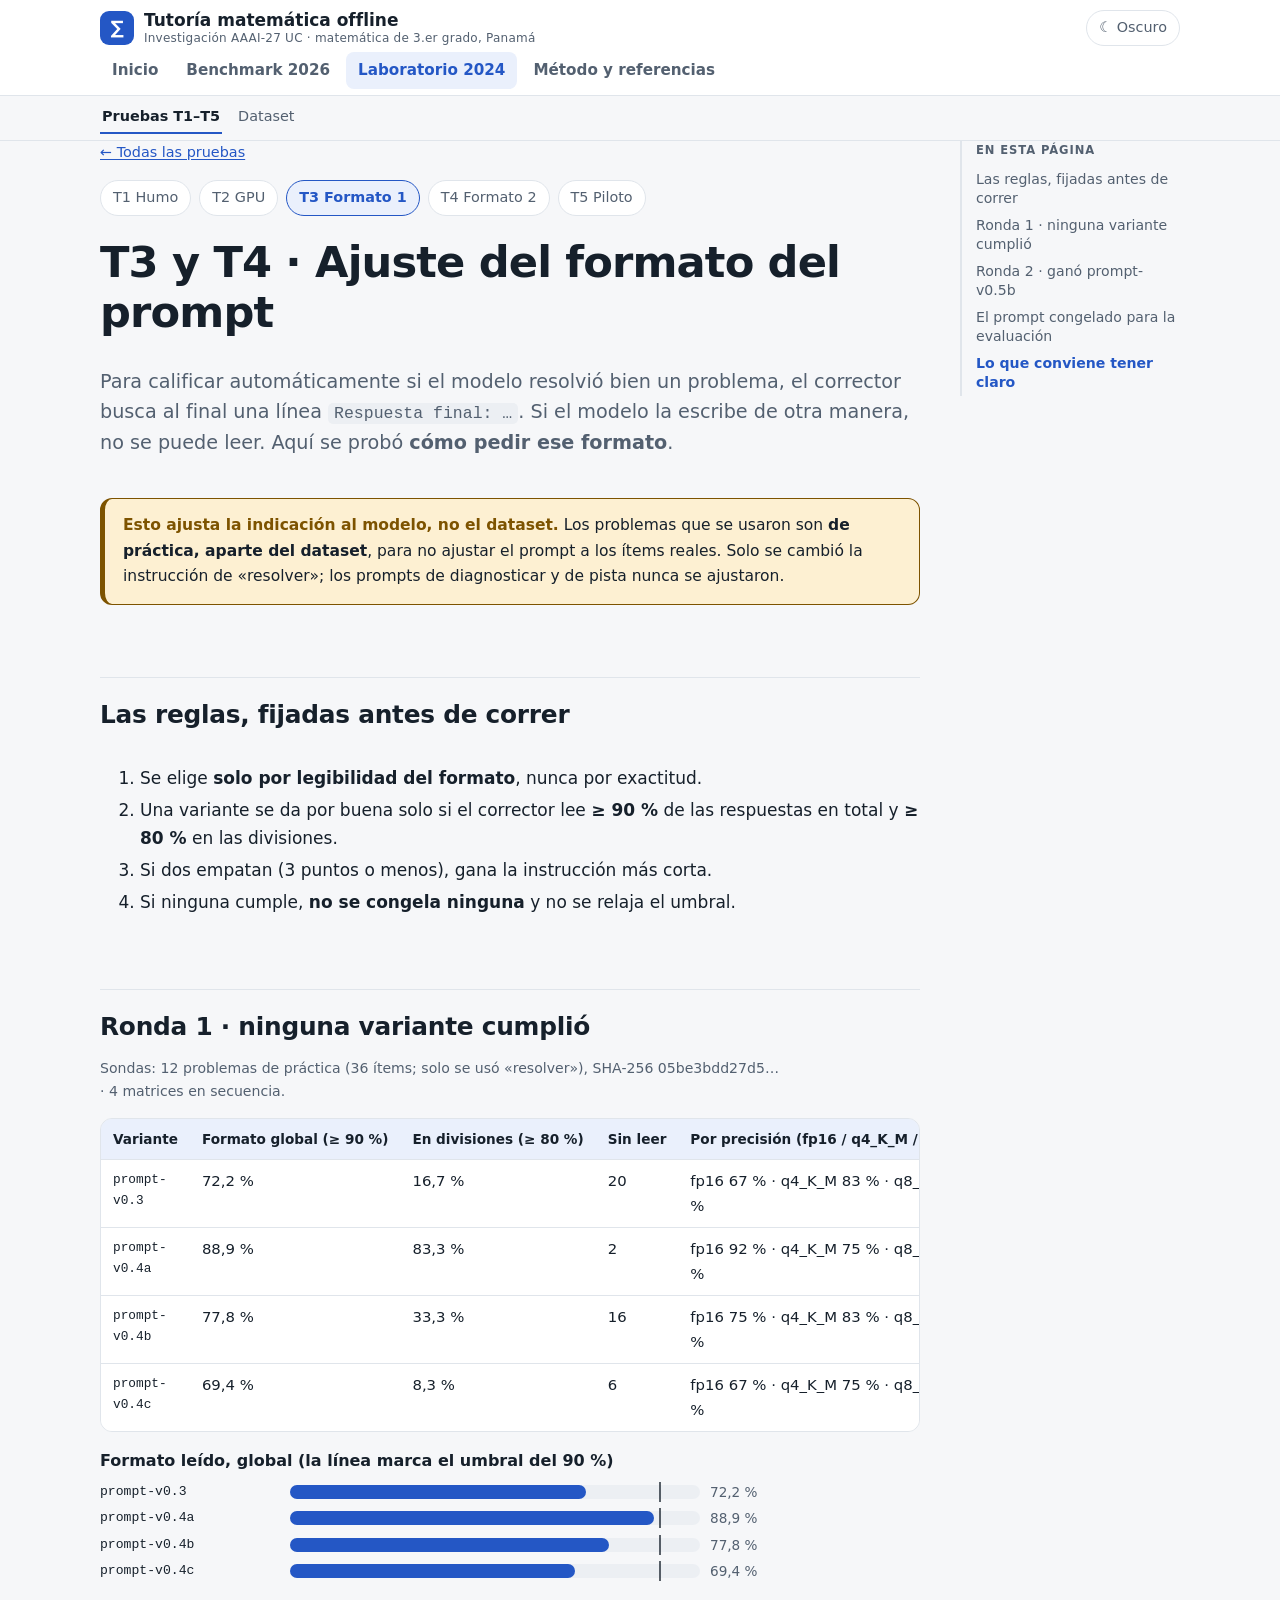
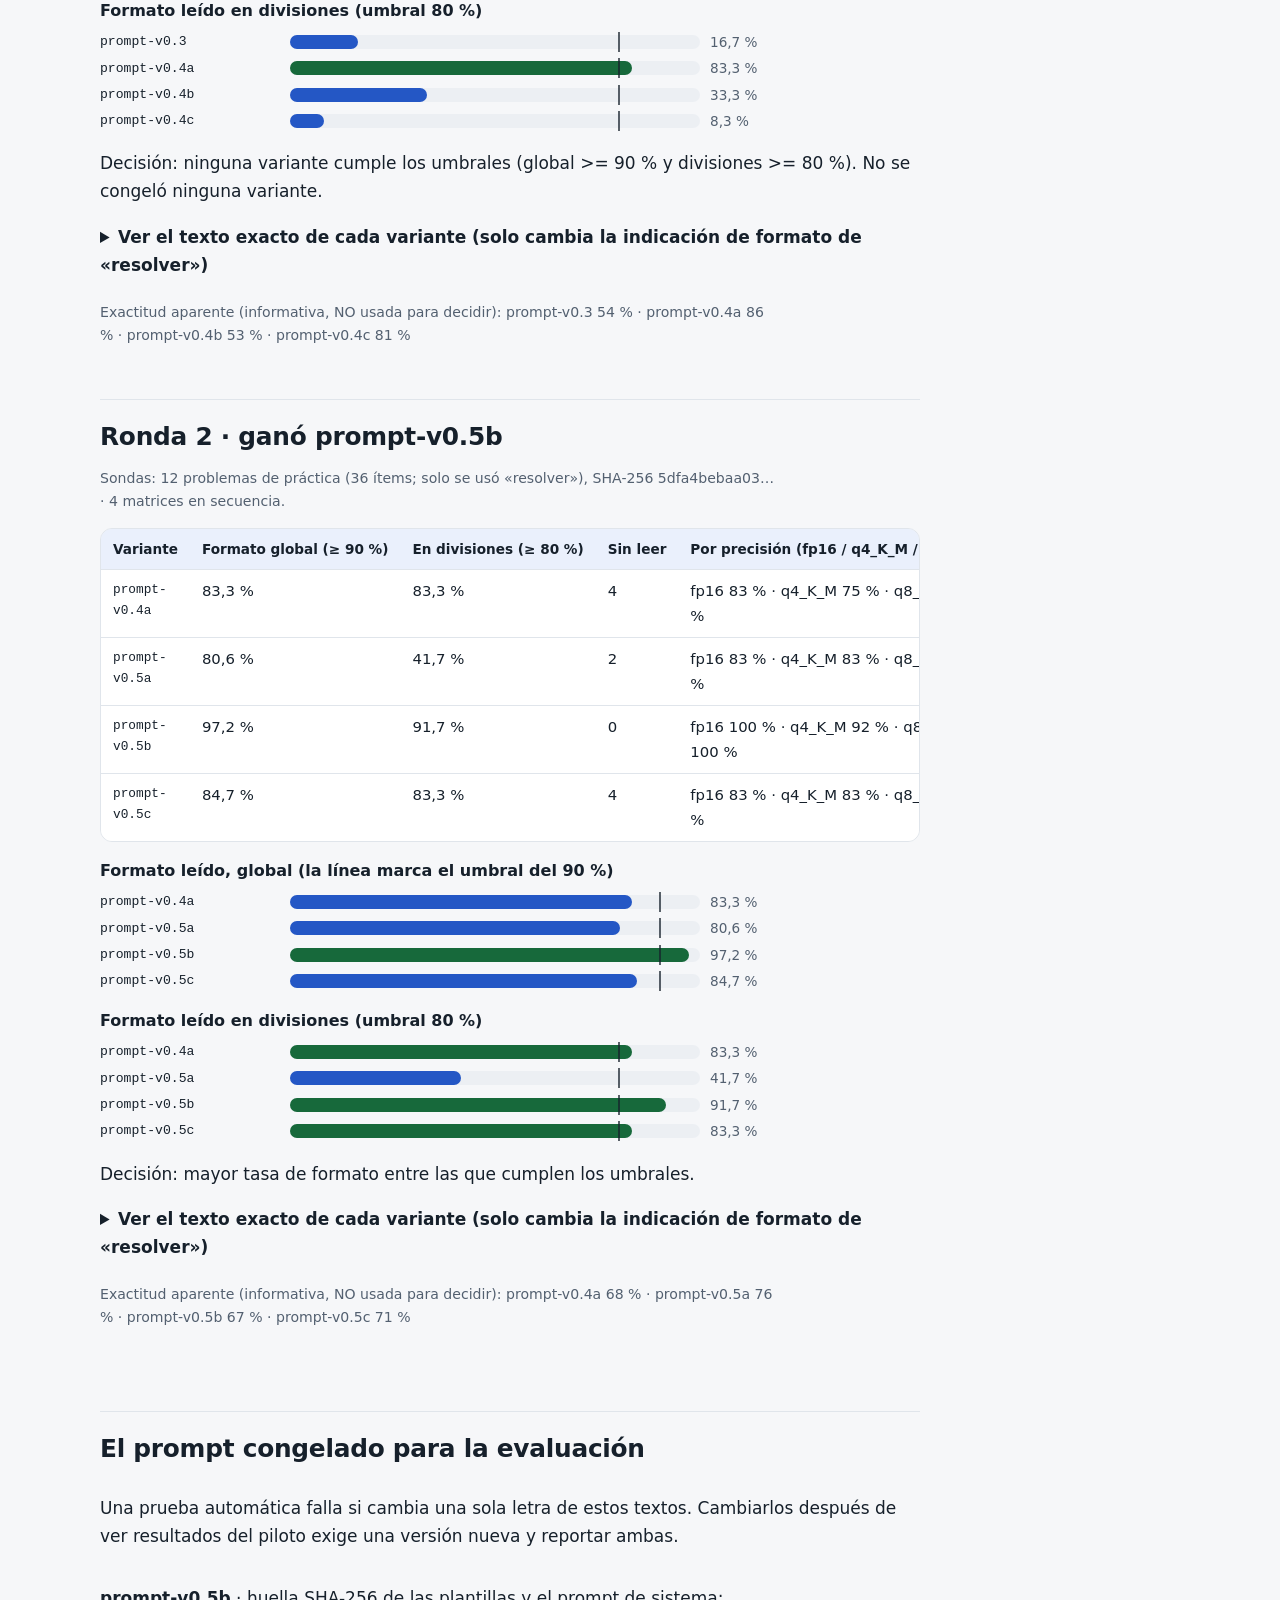
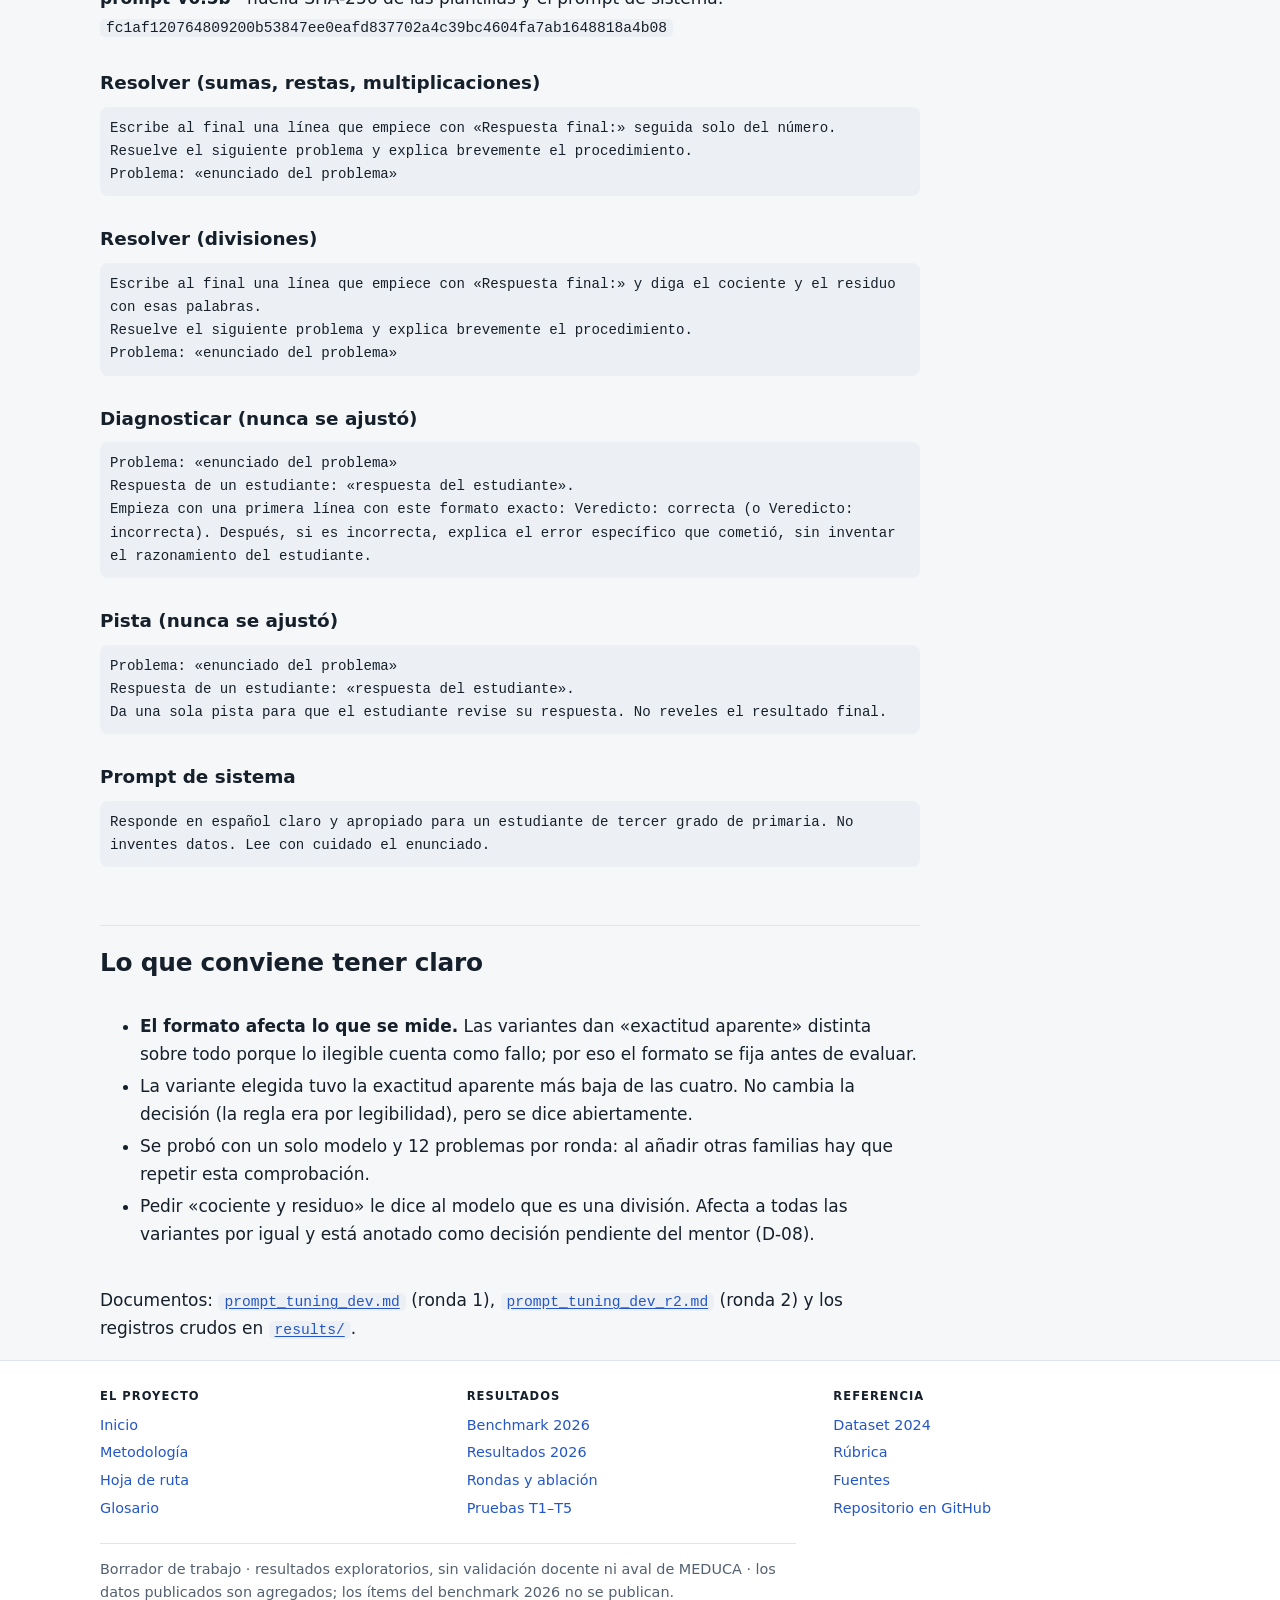
==== commit 8792ba6c: "Sitio web: rediseno visual, navegacion por secciones y portada con hallazgos - Nuevo sistema visual " ====
--- a/ajuste-formato.html
+++ b/ajuste-formato.html
@@ -8,14 +8,20 @@
 <meta name="description" content="Dos rondas de ajuste de la indicación de formato del prompt, con criterios fijados antes de correr, y el prompt final congelado.">
 <link rel="stylesheet" href="assets/style.css">
 <link rel="stylesheet" href="assets/tests.css">
+<script>try{var t=localStorage.getItem('theme');if(t)document.documentElement.setAttribute('data-theme',t)}catch(e){}</script>
 </head>
 <body>
-<header class="site"><div class="wrap">
-  <a class="brand" href="index.html">Tutoría matemática offline</a>
-  <nav aria-label="Principal"><a href="index.html">Inicio</a><a href="pruebas.html">Pruebas</a><a href="benchmark.html">Benchmark 2026</a><a href="resultados-2026.html">Resultados 2026</a><a href="rondas-2026.html">Rondas y ablación</a><a href="dataset.html">Dataset 2024</a><a href="rubrica.html">Rúbrica</a><a href="fuentes.html">Fuentes</a><a href="metodologia.html">Metodología</a><a href="hoja-de-ruta.html">Hoja de ruta</a></nav>
-</div></header>
+<header class="site">
+  <a class="skip" href="#contenido">Saltar al contenido</a>
+  <div class="wrap topbar">
+    <a class="brand" href="index.html"><span class="mark" aria-hidden="true">∑</span><span>Tutoría matemática offline<small>Investigación AAAI-27 UC · matemática de 3.er grado, Panamá</small></span></a>
+    <button class="theme-toggle" type="button" aria-label="Cambiar entre tema claro y oscuro">☾ Oscuro</button>
+  </div>
+  <nav class="sections" aria-label="Secciones"><div class="wrap"><a href="index.html">Inicio</a><a href="benchmark.html">Benchmark 2026</a><a href="pruebas.html" aria-current="true">Laboratorio 2024</a><a href="metodologia.html">Método y referencias</a></div></nav>
+  <nav class="subsections" aria-label="Páginas de la sección"><div class="wrap"><a href="pruebas.html" aria-current="page">Pruebas T1–T5</a><a href="dataset.html">Dataset</a></div></nav>
+</header>
 
-<main class="wrap">
+<main class="wrap" id="contenido">
   <p class="crumb"><a href="pruebas.html">← Todas las pruebas</a></p>
   <div class="subnav" aria-label="Pruebas">
     <a href="resultados.html">T1 Humo</a><a href="capacidad-gpu.html">T2 GPU</a><a href="#ronda-1" aria-current="page">T3 Formato 1</a><a href="#ronda-2">T4 Formato 2</a><a href="piloto.html">T5 Piloto</a>
@@ -49,9 +55,17 @@
   <p>Documentos: <a href="https://github.com/Carlos09Or/Math_Project_LLM/blob/main/docs/prompt_tuning_dev.md"><code>prompt_tuning_dev.md</code></a> (ronda 1), <a href="https://github.com/Carlos09Or/Math_Project_LLM/blob/main/docs/prompt_tuning_dev_r2.md"><code>prompt_tuning_dev_r2.md</code></a> (ronda 2) y los registros crudos en <a href="https://github.com/Carlos09Or/Math_Project_LLM/tree/main/results"><code>results/</code></a>.</p>
 </main>
 
-<footer class="site"><div class="wrap">Borrador de trabajo · sin resultados científicos · <a href="https://github.com/Carlos09Or/Math_Project_LLM">repositorio en GitHub</a></div></footer>
+<footer class="site"><div class="wrap">
+  <div class="cols">
+    <div><div class="h">El proyecto</div><a href="index.html">Inicio</a><a href="metodologia.html">Metodología</a><a href="hoja-de-ruta.html">Hoja de ruta</a><a href="glosario.html">Glosario</a></div>
+    <div><div class="h">Resultados</div><a href="benchmark.html">Benchmark 2026</a><a href="resultados-2026.html">Resultados 2026</a><a href="rondas-2026.html">Rondas y ablación</a><a href="pruebas.html">Pruebas T1–T5</a></div>
+    <div><div class="h">Referencia</div><a href="dataset.html">Dataset 2024</a><a href="rubrica.html">Rúbrica</a><a href="fuentes.html">Fuentes</a><a href="https://github.com/Carlos09Or/Math_Project_LLM">Repositorio en GitHub</a></div>
+  </div>
+  <p class="legal">Borrador de trabajo · resultados exploratorios, sin validación docente ni aval de MEDUCA · los datos publicados son agregados; los ítems del benchmark 2026 no se publican.</p>
+</div></footer>
 <script src="assets/data/project_tests.js"></script>
 <script src="assets/app.js"></script>
 <script src="assets/tests.js"></script>
+<script src="assets/shell.js"></script>
 </body>
 </html>
--- a/assets/style.css
+++ b/assets/style.css
@@ -1,66 +1,175 @@
+/* Sistema visual del sitio. Todos los colores son variables; el modo oscuro sigue al sistema o al botón del encabezado. */
 :root {
-  --bg: #fafaf7; --surface: #ffffff; --ink: #1c2530; --muted: #5b6672; --line: #e3e1da;
-  --accent: #1f5f8b; --accent-soft: #e6f0f7;
-  --ok: #1d6b3f; --ok-bg: #e5f3ea; --warn: #8a5a00; --warn-bg: #fdf1d6; --bad: #9a2a2a; --bad-bg: #f9e4e4;
-  --info: #3a4a8a; --info-bg: #e8ebf8; --pend: #5b6672; --pend-bg: #eceff1;
-  --radius: 10px; --max: 980px;
+  --bg: #f6f7f9; --surface: #ffffff; --ink: #16202b; --muted: #536070; --line: #e0e5eb;
+  --accent: #2457c5; --accent-soft: #eaf0fc; --accent-ink: #ffffff;
+  --ok: #17693b; --ok-bg: #e3f3ea; --warn: #7d5300; --warn-bg: #fdf0d2; --bad: #9a2525; --bad-bg: #fbe4e4;
+  --info: #3a4aa0; --info-bg: #e9ecfa; --pend: #536070; --pend-bg: #eceff3;
+  --radius: 12px; --max: 1120px; --shadow: 0 1px 2px rgba(22,32,43,.05), 0 4px 14px rgba(22,32,43,.05);
+  --font: "Inter", system-ui, -apple-system, "Segoe UI", Roboto, "Helvetica Neue", Arial, sans-serif;
 }
 @media (prefers-color-scheme: dark) {
   :root:not([data-theme="light"]) {
-    --bg: #14181d; --surface: #1b2026; --ink: #e7eaee; --muted: #a2acb7; --line: #2c333b;
-    --accent: #7db7e0; --accent-soft: #1d2c38;
-    --ok: #7fd0a1; --ok-bg: #1b2e24; --warn: #e8c36a; --warn-bg: #33291a; --bad: #f09a9a; --bad-bg: #351e1e;
-    --info: #a5b2f0; --info-bg: #222842; --pend: #a2acb7; --pend-bg: #242a31;
+    --bg: #0f1318; --surface: #171c23; --ink: #e8ecf1; --muted: #a3adb9; --line: #2a323b;
+    --accent: #8ab4ff; --accent-soft: #1b2640; --accent-ink: #0f1318;
+    --ok: #7fd0a1; --ok-bg: #17291f; --warn: #e8c36a; --warn-bg: #2e2515; --bad: #f09a9a; --bad-bg: #321a1a;
+    --info: #a5b2f0; --info-bg: #1f243f; --pend: #a3adb9; --pend-bg: #212830;
+    --shadow: 0 1px 2px rgba(0,0,0,.3), 0 4px 14px rgba(0,0,0,.25);
   }
 }
+:root[data-theme="dark"] {
+  --bg: #0f1318; --surface: #171c23; --ink: #e8ecf1; --muted: #a3adb9; --line: #2a323b;
+  --accent: #8ab4ff; --accent-soft: #1b2640; --accent-ink: #0f1318;
+  --ok: #7fd0a1; --ok-bg: #17291f; --warn: #e8c36a; --warn-bg: #2e2515; --bad: #f09a9a; --bad-bg: #321a1a;
+  --info: #a5b2f0; --info-bg: #1f243f; --pend: #a3adb9; --pend-bg: #212830;
+  --shadow: 0 1px 2px rgba(0,0,0,.3), 0 4px 14px rgba(0,0,0,.25);
+}
 * { box-sizing: border-box; }
-html { scroll-behavior: smooth; }
-body { margin: 0; background: var(--bg); color: var(--ink); line-height: 1.6;
-  font-family: system-ui, -apple-system, "Segoe UI", Roboto, "Helvetica Neue", Arial, sans-serif; }
-a { color: var(--accent); }
-.wrap { max-width: var(--max); margin: 0 auto; padding: 0 16px; }
-header.site { border-bottom: 1px solid var(--line); background: var(--surface); position: sticky; top: 0; z-index: 5; }
-header.site .wrap { display: flex; align-items: center; justify-content: space-between; gap: 12px; flex-wrap: wrap; padding-top: 10px; padding-bottom: 10px; }
-.brand { font-weight: 700; text-decoration: none; color: var(--ink); letter-spacing: .01em; }
-nav a { display: inline-block; padding: 6px 10px; border-radius: 8px; text-decoration: none; color: var(--muted); font-size: .95rem; }
-nav a:hover { background: var(--accent-soft); color: var(--accent); }
-nav a[aria-current="page"] { background: var(--accent-soft); color: var(--accent); font-weight: 600; }
-main { padding: 28px 0 56px; }
-h1 { font-size: clamp(1.7rem, 4vw, 2.4rem); line-height: 1.2; margin: 0 0 8px; }
-h2 { font-size: 1.4rem; margin: 40px 0 10px; padding-top: 6px; border-top: 1px solid var(--line); }
-h3 { font-size: 1.1rem; margin: 24px 0 6px; }
-p, li { max-width: 74ch; }
-.lead { font-size: 1.12rem; color: var(--muted); max-width: 70ch; }
-.banner { border: 1px solid var(--warn); background: var(--warn-bg); color: var(--ink); border-radius: var(--radius); padding: 12px 16px; margin: 18px 0; }
-.banner strong { color: var(--warn); }
-.callout { border-left: 4px solid var(--accent); background: var(--accent-soft); padding: 10px 14px; border-radius: 0 var(--radius) var(--radius) 0; margin: 14px 0; }
+html { scroll-behavior: smooth; scroll-padding-top: 120px; -webkit-text-size-adjust: 100%; }
+body { margin: 0; background: var(--bg); color: var(--ink); line-height: 1.65; font-family: var(--font); font-size: 1.0625rem; }
+a { color: var(--accent); text-underline-offset: 2px; }
+a:hover { text-decoration-thickness: 2px; }
+.wrap { max-width: var(--max); margin: 0 auto; padding: 0 20px; }
+:focus-visible { outline: 3px solid var(--accent); outline-offset: 2px; border-radius: 4px; }
+.skip { position: absolute; left: -999px; top: 8px; background: var(--accent); color: var(--accent-ink); padding: 8px 14px; border-radius: 8px; z-index: 20; }
+.skip:focus { left: 12px; }
+
+/* ---------- Encabezado: marca, secciones y subsecciones ---------- */
+header.site { background: var(--surface); border-bottom: 1px solid var(--line); position: sticky; top: 0; z-index: 10; }
+header.site .topbar { display: flex; align-items: center; justify-content: space-between; gap: 12px; padding-top: 10px; padding-bottom: 6px; }
+.brand { display: flex; align-items: center; gap: 10px; text-decoration: none; color: var(--ink); font-weight: 700; line-height: 1.2; }
+.brand small { display: block; font-weight: 500; font-size: .75rem; color: var(--muted); letter-spacing: .02em; }
+.mark { display: inline-grid; place-items: center; width: 34px; height: 34px; border-radius: 9px; background: var(--accent); color: var(--accent-ink); font-size: 1.15rem; font-weight: 700; }
+.theme-toggle { font: inherit; font-size: .9rem; cursor: pointer; color: var(--muted); background: transparent; border: 1px solid var(--line); border-radius: 999px; padding: 5px 12px; }
+.theme-toggle:hover { color: var(--accent); border-color: var(--accent); }
+nav.sections .wrap { display: flex; gap: 4px; flex-wrap: wrap; padding-bottom: 6px; }
+nav.sections a { text-decoration: none; color: var(--muted); font-weight: 600; font-size: .95rem; padding: 6px 12px; border-radius: 8px; }
+nav.sections a:hover { background: var(--accent-soft); color: var(--accent); }
+nav.sections a[aria-current] { background: var(--accent-soft); color: var(--accent); }
+nav.subsections { background: var(--bg); border-top: 1px solid var(--line); }
+nav.subsections .wrap { display: flex; gap: 2px 14px; flex-wrap: wrap; padding-top: 6px; padding-bottom: 6px; }
+nav.subsections a { text-decoration: none; color: var(--muted); font-size: .9rem; padding: 3px 2px; border-bottom: 2px solid transparent; }
+nav.subsections a:hover { color: var(--accent); }
+nav.subsections a[aria-current="page"] { color: var(--ink); font-weight: 600; border-bottom-color: var(--accent); }
+
+/* ---------- Estructura de la página ---------- */
+main { padding: 32px 0 64px; }
+main.has-toc { display: grid; grid-template-columns: minmax(0, 1fr); gap: 0 40px; }
+main.has-toc > .toc { display: none; }
+@media (min-width: 1120px) {
+  main.has-toc { grid-template-columns: minmax(0, 1fr) 220px; }
+  main.has-toc > .toc { display: block; grid-column: 2; grid-row: 1 / span 400; align-self: start; position: sticky; top: 140px; }
+  main.has-toc > :not(.toc) { grid-column: 1; }
+}
+.toc { font-size: .88rem; border-left: 2px solid var(--line); padding-left: 14px; }
+.toc strong { display: block; color: var(--muted); font-size: .72rem; letter-spacing: .08em; text-transform: uppercase; margin-bottom: 6px; }
+.toc a { display: block; padding: 4px 0; color: var(--muted); text-decoration: none; line-height: 1.35; }
+.toc a:hover { color: var(--accent); }
+.toc a.on { color: var(--accent); font-weight: 600; }
+h1 { font-size: clamp(1.9rem, 4.2vw, 2.7rem); line-height: 1.15; letter-spacing: -.02em; margin: 0 0 10px; font-weight: 750; }
+h2 { font-size: 1.55rem; line-height: 1.25; letter-spacing: -.01em; margin: 52px 0 12px; padding-top: 22px; border-top: 1px solid var(--line); font-weight: 700; }
+h3 { font-size: 1.15rem; margin: 28px 0 8px; font-weight: 650; }
+h2 .anchor, h3 .anchor { margin-left: 8px; color: var(--line); text-decoration: none; font-weight: 400; opacity: 0; }
+h2:hover .anchor, h3:hover .anchor, .anchor:focus { opacity: 1; color: var(--accent); }
+p, li { max-width: 76ch; }
+li { margin: 4px 0; }
+.lead { font-size: 1.2rem; color: var(--muted); max-width: 68ch; line-height: 1.6; }
+.eyebrow { font-size: .78rem; font-weight: 700; letter-spacing: .1em; text-transform: uppercase; color: var(--accent); margin: 0 0 6px; }
+.small, .count { color: var(--muted); font-size: .88rem; }
+
+/* ---------- Avisos ---------- */
+.banner { border: 1px solid var(--warn); border-left-width: 5px; background: var(--warn-bg); border-radius: var(--radius); padding: 14px 18px; margin: 20px 0; font-size: .97rem; }
+.banner strong:first-child { color: var(--warn); }
+.callout { border-left: 4px solid var(--accent); background: var(--accent-soft); padding: 12px 16px; border-radius: 0 var(--radius) var(--radius) 0; margin: 16px 0; max-width: 80ch; }
 .callout.warn { border-color: var(--warn); background: var(--warn-bg); }
-.grid { display: grid; gap: 14px; grid-template-columns: repeat(auto-fit, minmax(210px, 1fr)); margin: 16px 0; }
-.card { background: var(--surface); border: 1px solid var(--line); border-radius: var(--radius); padding: 14px 16px; }
-.card h3 { margin: 0 0 4px; font-size: 1rem; }
-.stat { font-size: 2rem; font-weight: 700; line-height: 1.1; color: var(--accent); }
+.callout.ok { border-color: var(--ok); background: var(--ok-bg); }
+
+/* ---------- Resumen «En breve» ---------- */
+.tldr { display: grid; gap: 1px; grid-template-columns: repeat(3, 1fr); background: var(--line); border: 1px solid var(--line); border-radius: var(--radius); overflow: hidden; margin: 22px 0; box-shadow: var(--shadow); }
+.tldr > div { background: var(--surface); padding: 14px 18px; }
+.tldr .h { display: block; font-size: .72rem; font-weight: 700; letter-spacing: .09em; text-transform: uppercase; color: var(--accent); margin-bottom: 6px; }
+.tldr p { margin: 0; font-size: .96rem; line-height: 1.5; }
+@media (max-width: 820px) { .tldr { grid-template-columns: 1fr; } }
+
+/* ---------- Tarjetas, cifras, etiquetas ---------- */
+.grid { display: grid; gap: 14px; grid-template-columns: repeat(auto-fit, minmax(220px, 1fr)); margin: 18px 0; }
+#b-kpis, #home-stats, #pilot-kpis, #rb-kpis { grid-template-columns: repeat(auto-fit, minmax(150px, 1fr)); }
+.card { background: var(--surface); border: 1px solid var(--line); border-radius: var(--radius); padding: 16px 18px; box-shadow: var(--shadow); }
+.card h3 { margin: 0 0 4px; font-size: 1.02rem; }
+.card p { margin: 4px 0; font-size: .95rem; }
+a.card { display: block; text-decoration: none; color: inherit; transition: border-color .15s, transform .15s; }
+a.card:hover { border-color: var(--accent); transform: translateY(-2px); }
+a.card h3 { color: var(--accent); }
+.stat { font-size: 2.1rem; font-weight: 750; line-height: 1.1; color: var(--accent); font-variant-numeric: tabular-nums; }
 .stat-label { color: var(--muted); font-size: .9rem; }
-.badge { display: inline-block; font-size: .75rem; font-weight: 600; padding: 2px 8px; border-radius: 999px; white-space: nowrap; vertical-align: middle; }
+.badge { display: inline-block; font-size: .75rem; font-weight: 650; padding: 2px 9px; border-radius: 999px; white-space: nowrap; vertical-align: middle; }
 .b-ok { color: var(--ok); background: var(--ok-bg); } .b-warn { color: var(--warn); background: var(--warn-bg); }
 .b-bad { color: var(--bad); background: var(--bad-bg); } .b-info { color: var(--info); background: var(--info-bg); }
 .b-pend { color: var(--pend); background: var(--pend-bg); }
-.table-wrap { overflow-x: auto; margin: 12px 0; border: 1px solid var(--line); border-radius: var(--radius); background: var(--surface); }
-table { border-collapse: collapse; width: 100%; font-size: .92rem; }
-th, td { text-align: left; padding: 8px 10px; border-bottom: 1px solid var(--line); vertical-align: top; }
-th { background: var(--accent-soft); font-weight: 600; white-space: nowrap; }
+.btn { display: inline-block; text-decoration: none; padding: 8px 16px; border-radius: 9px; border: 1px solid var(--accent); color: var(--accent); background: var(--surface); font-size: .95rem; font-weight: 600; }
+.btn:hover { background: var(--accent-soft); }
+.btn.primary { background: var(--accent); color: var(--accent-ink); }
+.btn.primary:hover { filter: brightness(1.1); }
+
+/* ---------- Portada ---------- */
+.hero { padding: 18px 0 6px; }
+.hero h1 { font-size: clamp(2.1rem, 5vw, 3.2rem); max-width: 20ch; }
+.hero .lead { font-size: 1.28rem; }
+.hero .cta { display: flex; gap: 10px; flex-wrap: wrap; margin: 22px 0 4px; }
+.pill { display: inline-flex; align-items: center; gap: 8px; font-size: .82rem; font-weight: 650; color: var(--warn); background: var(--warn-bg); border-radius: 999px; padding: 4px 12px; margin-bottom: 14px; }
+.pill::before { content: ""; width: 8px; height: 8px; border-radius: 50%; background: currentColor; }
+.legend-evi { display: flex; flex-wrap: wrap; gap: 8px 18px; margin: 10px 0 0; padding: 10px 14px; background: var(--surface); border: 1px solid var(--line); border-radius: var(--radius); font-size: .9rem; }
+.legend-evi span { display: inline-flex; align-items: center; gap: 8px; }
+
+.steps { list-style: none; display: grid; grid-template-columns: repeat(auto-fit, minmax(148px, 1fr)); gap: 12px; padding: 0; margin: 18px 0; counter-reset: step; }
+.steps li { position: relative; counter-increment: step; background: var(--surface); border: 1px solid var(--line); border-radius: var(--radius); padding: 38px 16px 14px; max-width: none; margin: 0; box-shadow: var(--shadow); font-size: .95rem; }
+.steps li::before { content: counter(step); position: absolute; top: 10px; left: 14px; width: 24px; height: 24px; border-radius: 50%; background: var(--accent); color: var(--accent-ink); font-weight: 700; font-size: .85rem; display: grid; place-items: center; }
+.steps strong { display: block; margin-bottom: 2px; }
+.steps .badge { margin-top: 6px; }
+
+.findings { display: grid; gap: 14px; grid-template-columns: repeat(auto-fit, minmax(300px, 1fr)); margin: 18px 0; }
+.finding { background: var(--surface); border: 1px solid var(--line); border-top: 4px solid var(--accent); border-radius: var(--radius); padding: 16px 18px; box-shadow: var(--shadow); display: flex; flex-direction: column; gap: 6px; }
+.finding.ok { border-top-color: var(--ok); } .finding.warn { border-top-color: var(--warn); } .finding.bad { border-top-color: var(--bad); }
+.finding .big { font-size: 2rem; font-weight: 750; line-height: 1.1; font-variant-numeric: tabular-nums; }
+.finding h3 { margin: 0; font-size: 1.05rem; }
+.finding p { margin: 0; font-size: .95rem; }
+.finding .foot { margin-top: auto; padding-top: 6px; display: flex; gap: 8px; align-items: center; flex-wrap: wrap; font-size: .85rem; }
+
+.hbars { background: var(--surface); border: 1px solid var(--line); border-radius: var(--radius); padding: 14px 18px; margin: 14px 0; box-shadow: var(--shadow); }
+.hbars h3 { margin: 0 0 8px; font-size: 1rem; }
+.hbars .row { display: grid; grid-template-columns: minmax(130px, 190px) 1fr 54px; gap: 10px; align-items: center; margin: 5px 0; font-size: .9rem; }
+.hbars .track { height: 14px; background: var(--pend-bg); border-radius: 7px; overflow: hidden; }
+.hbars .fill { height: 100%; background: var(--accent); border-radius: 7px; }
+.hbars .fill.leak { background: var(--bad); }
+.hbars .v { text-align: right; font-variant-numeric: tabular-nums; color: var(--muted); }
+@media (max-width: 560px) { .hbars .row { grid-template-columns: 1fr 54px; } .hbars .row .lab { grid-column: 1 / -1; } }
+
+.readmap { display: grid; gap: 14px; grid-template-columns: repeat(auto-fit, minmax(250px, 1fr)); margin: 16px 0; }
+.readmap .card .t { font-size: .75rem; font-weight: 700; letter-spacing: .08em; text-transform: uppercase; color: var(--accent); }
+.readmap ol { margin: 6px 0 0; padding-left: 20px; font-size: .95rem; }
+
+/* ---------- Tablas ---------- */
+.table-wrap { overflow-x: auto; margin: 14px 0; border: 1px solid var(--line); border-radius: var(--radius); background: var(--surface); }
+table { border-collapse: collapse; width: 100%; font-size: .93rem; }
+th, td { text-align: left; padding: 9px 12px; border-bottom: 1px solid var(--line); vertical-align: top; }
+th { background: var(--accent-soft); font-weight: 650; white-space: nowrap; font-size: .85rem; }
+tbody tr:hover td { background: color-mix(in srgb, var(--accent-soft) 45%, transparent); }
 tr:last-child td { border-bottom: 0; }
-code, .mono { font-family: ui-monospace, "Cascadia Mono", Consolas, monospace; font-size: .88em; }
-code { background: var(--pend-bg); padding: 1px 5px; border-radius: 5px; }
-.timeline { list-style: none; padding: 0; margin: 14px 0; border-left: 3px solid var(--line); }
-.timeline li { position: relative; padding: 4px 0 14px 18px; max-width: none; }
-.timeline li::before { content: ""; position: absolute; left: -9px; top: 9px; width: 15px; height: 15px; border-radius: 50%; background: var(--pend-bg); border: 3px solid var(--line); }
+code, .mono { font-family: ui-monospace, "Cascadia Mono", Consolas, monospace; font-size: .86em; }
+code { background: var(--pend-bg); padding: 1px 6px; border-radius: 5px; }
+
+/* ---------- Línea de tiempo de fases ---------- */
+.timeline { list-style: none; padding: 0; margin: 18px 0; border-left: 3px solid var(--line); }
+.timeline li { position: relative; padding: 4px 0 18px 22px; max-width: none; margin: 0; }
+.timeline li::before { content: ""; position: absolute; left: -10px; top: 9px; width: 17px; height: 17px; border-radius: 50%; background: var(--pend-bg); border: 3px solid var(--line); }
 .timeline li.done::before { background: var(--ok); border-color: var(--ok-bg); }
 .timeline li.doing::before { background: var(--warn); border-color: var(--warn-bg); }
 .timeline strong { margin-right: 6px; }
+
+/* ---------- Explorador, ítems y respuestas ---------- */
 .filters { display: flex; gap: 10px; flex-wrap: wrap; align-items: end; margin: 12px 0; }
 .filters label { display: flex; flex-direction: column; font-size: .82rem; color: var(--muted); gap: 3px; }
-select, input[type="search"] { font: inherit; padding: 6px 8px; border: 1px solid var(--line); border-radius: 8px; background: var(--surface); color: var(--ink); }
-.item { background: var(--surface); border: 1px solid var(--line); border-radius: var(--radius); padding: 12px 14px; margin: 10px 0; }
+select, input[type="search"] { font: inherit; padding: 7px 9px; border: 1px solid var(--line); border-radius: 8px; background: var(--surface); color: var(--ink); }
+.item { background: var(--surface); border: 1px solid var(--line); border-radius: var(--radius); padding: 14px 16px; margin: 10px 0; }
 .item .meta { display: flex; gap: 6px; flex-wrap: wrap; margin-bottom: 6px; align-items: center; }
 .item p { margin: 4px 0; }
 .item dl { display: grid; grid-template-columns: max-content 1fr; gap: 2px 12px; margin: 8px 0 0; font-size: .92rem; }
@@ -71,6 +180,29 @@
 .heat .cell { padding: 4px 6px; border-radius: 5px; text-align: center; }
 .heat .same { background: var(--ok-bg); color: var(--ok); } .heat .diff { background: var(--bad-bg); color: var(--bad); }
 .heat .head { color: var(--muted); font-weight: 600; text-align: center; }
-.count { color: var(--muted); font-size: .9rem; }
-footer.site { border-top: 1px solid var(--line); padding: 18px 0 40px; color: var(--muted); font-size: .88rem; }
-@media (max-width: 560px) { .item dl { grid-template-columns: 1fr; } th { white-space: normal; } }
+
+/* ---------- Pie y paginación ---------- */
+.pager { display: grid; grid-template-columns: 1fr 1fr; gap: 14px; margin: 56px 0 0; padding-top: 22px; border-top: 1px solid var(--line); }
+.pager a { display: block; padding: 12px 16px; border: 1px solid var(--line); border-radius: var(--radius); background: var(--surface); text-decoration: none; color: var(--ink); }
+.pager a:hover { border-color: var(--accent); }
+.pager small { display: block; color: var(--muted); font-size: .78rem; text-transform: uppercase; letter-spacing: .06em; }
+.pager .next { text-align: right; grid-column: 2; }
+.pager .prev { grid-column: 1; }
+footer.site { border-top: 1px solid var(--line); background: var(--surface); padding: 26px 0 44px; color: var(--muted); font-size: .9rem; }
+footer.site .cols { display: grid; gap: 20px; grid-template-columns: repeat(auto-fit, minmax(190px, 1fr)); }
+footer.site .h { display: block; font-size: .72rem; font-weight: 700; letter-spacing: .09em; text-transform: uppercase; margin-bottom: 6px; color: var(--ink); }
+footer.site a { display: block; padding: 2px 0; text-decoration: none; }
+footer.site a:hover { text-decoration: underline; }
+footer.site .legal { margin-top: 20px; padding-top: 14px; border-top: 1px solid var(--line); }
+.totop { position: fixed; right: 18px; bottom: 18px; width: 42px; height: 42px; border-radius: 50%; border: 1px solid var(--line); background: var(--surface); color: var(--accent); cursor: pointer; box-shadow: var(--shadow); font-size: 1.1rem; display: none; }
+.totop.show { display: block; }
+
+@media (max-width: 700px) { header.site { position: static; } html { scroll-padding-top: 12px; } }
+@media (max-width: 560px) {
+  body { font-size: 1rem; }
+  .item dl { grid-template-columns: 1fr; } th { white-space: normal; }
+  .brand small { display: none; }
+  .pager { grid-template-columns: 1fr; } .pager .next, .pager .prev { grid-column: 1; }
+}
+@media print { header.site, footer.site, .toc, .totop, .pager { display: none; } body { background: #fff; } }
+@media (prefers-reduced-motion: reduce) { html { scroll-behavior: auto; } a.card { transition: none; } }
--- a/assets/tests.css
+++ b/assets/tests.css
@@ -6,6 +6,7 @@
 @media (prefers-color-scheme: dark) {
   :root:not([data-theme="light"]) { --m-q4: #f0954f; --m-q8: #6db3e8; --m-fp16: #6fd09b; }
 }
+:root[data-theme="dark"] { --m-q4: #f0954f; --m-q8: #6db3e8; --m-fp16: #6fd09b; }
 .crumb { font-size: .9rem; margin: 0 0 6px; }
 .subnav { display: flex; gap: 8px; flex-wrap: wrap; margin: 10px 0 22px; }
 .subnav a { text-decoration: none; padding: 5px 12px; border: 1px solid var(--line); border-radius: 999px; background: var(--surface); color: var(--muted); font-size: .9rem; }
@@ -14,7 +15,7 @@
 
 /* Tarjetas de pruebas */
 .tests { display: grid; gap: 16px; margin: 18px 0; }
-.test { background: var(--surface); border: 1px solid var(--line); border-left: 6px solid var(--st-done); border-radius: var(--radius); padding: 16px 18px; }
+.test { background: var(--surface); border: 1px solid var(--line); border-left: 6px solid var(--st-done); border-radius: var(--radius); padding: 18px 20px; box-shadow: var(--shadow); }
 .test.warn { border-left-color: var(--st-warn); } .test.fail { border-left-color: var(--st-fail); } .test.info { border-left-color: var(--accent); }
 .test h3 { margin: 4px 0 2px; font-size: 1.15rem; }
 .t-head { display: flex; gap: 8px; align-items: center; flex-wrap: wrap; color: var(--muted); font-size: .85rem; }
@@ -24,8 +25,6 @@
 .test .result { background: var(--accent-soft); border-radius: 8px; padding: 8px 12px; margin: 8px 0; }
 .test ul.check { margin: 6px 0 0; padding-left: 20px; } .test ul.check li { margin: 2px 0; }
 .test .links { display: flex; gap: 10px; flex-wrap: wrap; margin-top: 10px; }
-.btn { display: inline-block; text-decoration: none; padding: 6px 14px; border-radius: 8px; border: 1px solid var(--accent); color: var(--accent); background: var(--surface); font-size: .92rem; }
-.btn:hover { background: var(--accent-soft); } .btn.primary { background: var(--accent); color: var(--surface); }
 .legend { display: flex; gap: 14px; flex-wrap: wrap; font-size: .88rem; color: var(--muted); margin: 8px 0; }
 .legend .sw { display: inline-block; width: 12px; height: 12px; border-radius: 3px; margin-right: 5px; vertical-align: -1px; }
 
